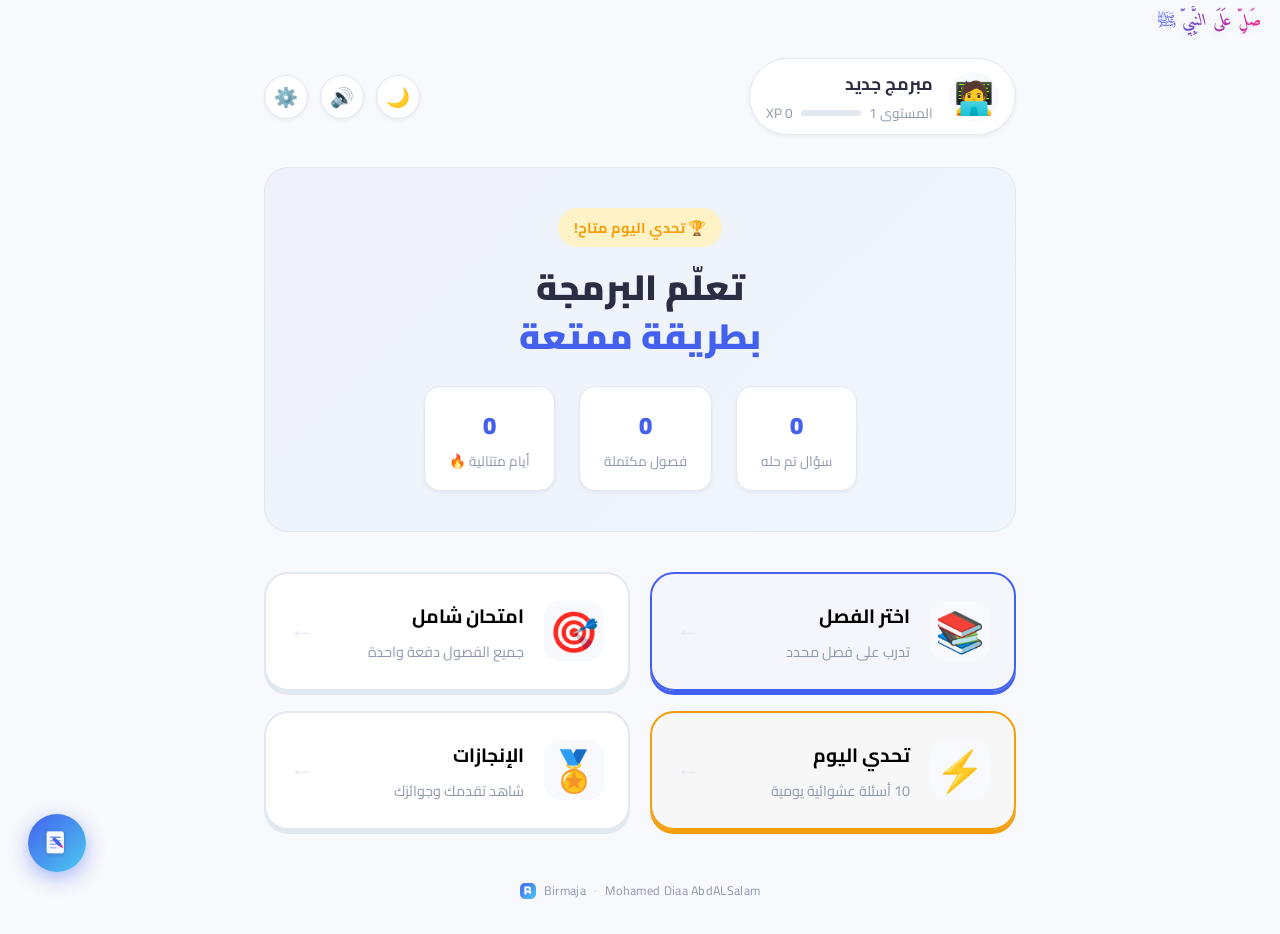
==== Birmaja/index.html @ 174cb472 "Add files via upload" ====
<!DOCTYPE html>
<html lang="ar" dir="rtl">
<head>
  <meta charset="UTF-8" />
  <meta name="viewport" content="width=device-width, initial-scale=1.0, maximum-scale=1.0, user-scalable=no"/>
  <title>Birmaja · Mohamed Diaa</title>

  <!-- Favicon SVG — professional B letter -->
  <link rel="icon" href="data:image/svg+xml,<svg xmlns='http://www.w3.org/2000/svg' viewBox='0 0 100 100'><defs><linearGradient id='g' x1='0' y1='0' x2='1' y2='1'><stop offset='0%25' stop-color='%234361ee'/><stop offset='100%25' stop-color='%234cc9f0'/></linearGradient></defs><rect width='100' height='100' rx='22' fill='url(%23g)'/><path d='M28 22h26c7 0 12 2.5 15 6.5 2 2.8 2.5 5.5 2 8.5-0.8 4.5-3.5 7.5-7.5 9 5 1.5 8.5 5 9.5 10.5 0.5 3-0.2 6.5-2 9C68 70 62 74 54 74H28V22z M40 32v14h12c3 0 5-0.8 6.5-2.5 1.5-1.8 1.5-4.5 0-6.5C57 35 55 32 52 32H40z M40 56v14h14c3.5 0 6-1.2 7.5-3.5 1.2-1.8 1.2-4.5 0-6.5C60 58 57.5 56 54 56H40z' fill='white'/></svg>">

  <!-- Fonts -->
  <link rel="preconnect" href="https://fonts.googleapis.com">
  <link href="https://fonts.googleapis.com/css2?family=Cairo:wght@400;600;700;900&family=Fira+Code:wght@400;600&family=Amiri:ital,wght@0,400;0,700;1,400&display=swap" rel="stylesheet">
  <link rel="stylesheet" href="style.css" />
</head>
<body>

<!-- ===== SALAH BAR ===== -->
<div class="salah-bar">
  <span class="salah-text">صَلِّ عَلَى النَّبِيِّ ﷺ</span>
</div>

<!-- ===== LOADING SCREEN ===== -->
<div id="loading-screen" class="screen active">
  <div class="loader-content">
    <div class="logo-ring">
      <svg class="logo-svg" viewBox="0 0 80 80" xmlns="http://www.w3.org/2000/svg">
        <defs>
          <linearGradient id="logoGrad" x1="0%" y1="0%" x2="100%" y2="100%">
            <stop offset="0%" stop-color="#4361ee"/>
            <stop offset="100%" stop-color="#4cc9f0"/>
          </linearGradient>
        </defs>
        <rect width="80" height="80" rx="20" fill="url(#logoGrad)"/>
        <!-- حرف B مرسوم بـ path احترافي -->
        <path d="M22 17h20c5.5 0 9.5 1.8 11.5 5 1.5 2.2 2 4.5 1.5 7-0.6 3.5-2.8 6-6 7.5 4 1.2 7 4 7.5 8.5 0.4 2.5-0.2 5.2-1.8 7.2C52.5 55.5 48 58 42 58H22V17z M32 26v11h9c2.5 0 4-0.7 5-2.2 1-1.5 1-3.5 0-5C45 27.8 43.5 26 41 26H32z M32 45v13h10c3 0 5-1 6-2.8 1-1.5 1-3.8 0-5.3-1-2-3-2.9-6-2.9H32z" fill="white"/>
      </svg>
    </div>
    <h1 class="logo-title">Bir<span class="logo-accent">maja</span></h1>
    <p class="logo-sub">Learn Code · Mohamed Diaa AbdALSalam</p>
    <div class="load-bar"><div class="load-fill" id="load-fill"></div></div>
  </div>
</div>

<!-- ===== HOME SCREEN ===== -->
<div id="home-screen" class="screen">
  <div class="top-bar">
    <div class="player-info">
      <div class="avatar" id="home-avatar">🧑‍💻</div>
      <div>
        <div class="player-name" id="home-name">مبرمج جديد</div>
        <div class="xp-mini">
          <span id="home-level">المستوى 1</span>
          <div class="xp-bar-mini"><div class="xp-fill-mini" id="home-xp-fill"></div></div>
          <span id="home-xp-text">0 XP</span>
        </div>
      </div>
    </div>
    <div class="top-controls">
      <button class="icon-btn" id="dark-toggle" title="الوضع الليلي">🌙</button>
      <button class="icon-btn" id="sound-toggle" title="الصوت">🔊</button>
      <button class="icon-btn" id="settings-btn" title="الإعدادات">⚙️</button>
    </div>
  </div>

  <div class="hero-section">
    <div class="hero-badge">🏆 تحدي اليوم متاح!</div>
    <h1 class="hero-title">تعلّم البرمجة<br/><span class="accent">بطريقة ممتعة</span></h1>
    <div class="hero-stats">
      <div class="stat-card"><span class="stat-num" id="stat-questions">0</span><span class="stat-label">سؤال تم حله</span></div>
      <div class="stat-card"><span class="stat-num" id="stat-chapters">0</span><span class="stat-label">فصول مكتملة</span></div>
      <div class="stat-card"><span class="stat-num" id="stat-streak">0</span><span class="stat-label">أيام متتالية 🔥</span></div>
    </div>
  </div>

  <div class="menu-grid">
    <button class="menu-card primary" id="btn-chapters">
      <div class="menu-icon">📚</div>
      <div class="menu-text">
        <div class="menu-title">اختر الفصل</div>
        <div class="menu-desc">تدرب على فصل محدد</div>
      </div>
      <div class="menu-arrow">←</div>
    </button>
    <button class="menu-card" id="btn-full-exam">
      <div class="menu-icon">🎯</div>
      <div class="menu-text">
        <div class="menu-title">امتحان شامل</div>
        <div class="menu-desc">جميع الفصول دفعة واحدة</div>
      </div>
      <div class="menu-arrow">←</div>
    </button>
    <button class="menu-card daily" id="btn-daily">
      <div class="menu-icon">⚡</div>
      <div class="menu-text">
        <div class="menu-title">تحدي اليوم</div>
        <div class="menu-desc">10 أسئلة عشوائية يومية</div>
      </div>
      <div class="menu-arrow">←</div>
    </button>
    <button class="menu-card" id="btn-achievements">
      <div class="menu-icon">🏅</div>
      <div class="menu-text">
        <div class="menu-title">الإنجازات</div>
        <div class="menu-desc">شاهد تقدمك وجوائزك</div>
      </div>
      <div class="menu-arrow">←</div>
    </button>
  </div>

  <div class="app-footer">
    <svg width="16" height="16" viewBox="0 0 80 80" xmlns="http://www.w3.org/2000/svg" style="border-radius:5px;display:inline-block;vertical-align:middle">
      <defs><linearGradient id="ftGrad" x1="0" y1="0" x2="1" y2="1"><stop offset="0" stop-color="#4361ee"/><stop offset="1" stop-color="#4cc9f0"/></linearGradient></defs>
      <rect width="80" height="80" rx="14" fill="url(#ftGrad)"/>
      <path d="M22 17h20c5.5 0 9.5 1.8 11.5 5 1.5 2.2 2 4.5 1.5 7-0.6 3.5-2.8 6-6 7.5 4 1.2 7 4 7.5 8.5 0.4 2.5-0.2 5.2-1.8 7.2C52.5 55.5 48 58 42 58H22V17z M32 26v11h9c2.5 0 4-0.7 5-2.2 1-1.5 1-3.5 0-5C45 27.8 43.5 26 41 26H32z M32 45v13h10c3 0 5-1 6-2.8 1-1.5 1-3.8 0-5.3-1-2-3-2.9-6-2.9H32z" fill="white"/>
    </svg>
    <span>Birmaja</span>
    <span class="footer-dot">·</span>
    <span>Mohamed Diaa AbdALSalam</span>
  </div>
</div>

<!-- ===== CHAPTERS SCREEN ===== -->
<div id="chapters-screen" class="screen">
  <div class="screen-header">
    <button class="back-btn" onclick="showScreen('home-screen')">← رجوع</button>
    <h2>اختر الفصل</h2>
    <div class="header-right"></div>
  </div>
  <div class="chapters-grid" id="chapters-grid"></div>
</div>

<!-- ===== GAME SCREEN ===== -->
<div id="game-screen" class="screen">
  <div class="game-top">
    <button class="back-btn" id="game-back">✕ خروج</button>
    <div class="game-meta">
      <span id="game-chapter-title">الفصل 1</span>
      <span class="q-counter" id="q-counter">1 / 10</span>
    </div>
    <div class="timer-box" id="timer-box">
      <span id="timer-icon">⏱</span>
      <span id="timer-display">30</span>
    </div>
  </div>

  <div class="progress-track">
    <div class="progress-fill" id="progress-fill"></div>
  </div>

  <div class="score-strip">
    <div class="score-item">✅ <span id="correct-count">0</span></div>
    <div class="score-item">❌ <span id="wrong-count">0</span></div>
    <div class="score-item">⭐ <span id="current-xp">0</span> XP</div>
    <div class="score-item streak-item">🔥 <span id="streak-count">0</span></div>
  </div>

  <div class="question-card" id="question-card">
    <div class="q-difficulty" id="q-difficulty">سهل</div>
    <div class="q-number" id="q-number">السؤال 1</div>
    <div class="q-text" id="q-text">نص السؤال هنا</div>
    <div class="q-code-block" id="q-code-block" style="display:none"></div>
    <div class="options-grid" id="options-grid"></div>
    <div class="essay-area" id="essay-area" style="display:none">
      <textarea id="essay-input" placeholder="اكتب إجابتك هنا..."></textarea>
      <button class="submit-btn" id="essay-submit">تحقق من الإجابة ✓</button>
    </div>
  </div>

  <div class="feedback-bar" id="feedback-bar" style="display:none">
    <div class="feedback-icon" id="fb-icon">✅</div>
    <div class="feedback-text">
      <div class="fb-title" id="fb-title">إجابة صحيحة!</div>
      <div class="fb-detail" id="fb-detail"></div>
    </div>
    <button class="next-btn" id="next-btn">التالي →</button>
  </div>
</div>

<!-- ===== RESULTS SCREEN ===== -->
<div id="results-screen" class="screen">
  <div class="results-content">
    <div class="results-trophy" id="results-trophy">🏆</div>
    <h2 class="results-title" id="results-title">أحسنت!</h2>
    <div class="stars-display" id="stars-display"></div>
    <div class="results-grid">
      <div class="res-card"><div class="res-num" id="res-correct">0</div><div class="res-label">صحيح</div></div>
      <div class="res-card"><div class="res-num" id="res-wrong">0</div><div class="res-label">خطأ</div></div>
      <div class="res-card"><div class="res-num" id="res-score">0%</div><div class="res-label">النتيجة</div></div>
      <div class="res-card"><div class="res-num" id="res-xp">+0</div><div class="res-label">XP مكتسب</div></div>
    </div>
    <div class="level-up-banner" id="level-up-banner" style="display:none">
      🎉 ارتقيت للمستوى <span id="new-level"></span>!
    </div>
    <div class="results-actions">
      <button class="action-btn primary" id="review-btn">📝 مراجعة الإجابات</button>
      <button class="action-btn" id="retry-btn">🔄 إعادة المحاولة</button>
      <button class="action-btn" id="home-btn-res">🏠 الرئيسية</button>
    </div>
  </div>
</div>

<!-- ===== REVIEW SCREEN ===== -->
<div id="review-screen" class="screen">
  <div class="screen-header">
    <button class="back-btn" id="review-back">← رجوع</button>
    <h2>مراجعة الإجابات</h2>
    <div></div>
  </div>
  <div class="review-list" id="review-list"></div>
</div>

<!-- ===== ACHIEVEMENTS SCREEN ===== -->
<div id="achievements-screen" class="screen">
  <div class="screen-header">
    <button class="back-btn" onclick="showScreen('home-screen')">← رجوع</button>
    <h2>الإنجازات</h2>
    <div></div>
  </div>
  <div class="achievements-grid" id="achievements-grid"></div>
</div>

<!-- ===== SETTINGS MODAL ===== -->
<div id="settings-modal" class="modal-overlay" style="display:none">
  <div class="modal-box">
    <div class="modal-brand">
      <svg width="48" height="48" viewBox="0 0 80 80" xmlns="http://www.w3.org/2000/svg" style="border-radius:12px;flex-shrink:0">
        <defs><linearGradient id="logoGrad2" x1="0%" y1="0%" x2="100%" y2="100%"><stop offset="0%" stop-color="#4361ee"/><stop offset="100%" stop-color="#4cc9f0"/></linearGradient></defs>
        <rect width="80" height="80" rx="20" fill="url(#logoGrad2)"/>
        <path d="M22 17h20c5.5 0 9.5 1.8 11.5 5 1.5 2.2 2 4.5 1.5 7-0.6 3.5-2.8 6-6 7.5 4 1.2 7 4 7.5 8.5 0.4 2.5-0.2 5.2-1.8 7.2C52.5 55.5 48 58 42 58H22V17z M32 26v11h9c2.5 0 4-0.7 5-2.2 1-1.5 1-3.5 0-5C45 27.8 43.5 26 41 26H32z M32 45v13h10c3 0 5-1 6-2.8 1-1.5 1-3.8 0-5.3-1-2-3-2.9-6-2.9H32z" fill="white"/>
      </svg>
      <div>
        <div class="modal-brand-name">Birmaja</div>
        <div class="modal-brand-dev">by Mohamed Diaa AbdALSalam</div>
      </div>
    </div>
    <h3>الإعدادات ⚙️</h3>
    <div class="stats-panel">
      <div class="stats-panel-title">📊 إحصائياتك</div>
      <div class="stats-panel-grid">
        <div class="sp-item"><span class="sp-num sp-correct" id="sp-correct">0</span><span class="sp-label">صحيح ✅</span></div>
        <div class="sp-item"><span class="sp-num sp-wrong" id="sp-wrong">0</span><span class="sp-label">خاطئ ❌</span></div>
        <div class="sp-item"><span class="sp-num" id="sp-chapters">0</span><span class="sp-label">فصول 📚</span></div>
        <div class="sp-item"><span class="sp-num" id="sp-streak">0</span><span class="sp-label">أيام 🔥</span></div>
      </div>
    </div>
    <div class="setting-row">
      <label>مستوى الصوت</label>
      <input type="range" id="volume-slider" min="0" max="100" value="70"/>
    </div>
    <div class="setting-row">
      <label>اسمك</label>
      <input type="text" id="player-name-input" placeholder="أدخل اسمك"/>
    </div>
    <div class="setting-row">
      <label>إعادة تعيين التقدم</label>
      <button class="danger-btn" id="reset-progress">حذف كل البيانات</button>
    </div>
    <button class="close-modal" id="close-settings">إغلاق ✕</button>
  </div>
</div>

<!-- ===== EXIT CONFIRMATION MODAL ===== -->
<div id="exit-modal" class="modal-overlay" style="display:none">
  <div class="modal-box" style="text-align:center; max-width:320px">
    <div style="font-size:2.5rem; margin-bottom:12px">🚪</div>
    <h3 style="margin-bottom:8px">هل تريد الخروج؟</h3>
    <p style="color:var(--text-muted); margin-bottom:24px; font-size:0.95rem">سيتم فقدان تقدمك في هذه الجلسة</p>
    <div style="display:flex; gap:12px; justify-content:center">
      <button class="action-btn primary" id="exit-confirm-btn" style="min-width:100px">نعم، خروج</button>
      <button class="action-btn" id="exit-cancel-btn" style="min-width:100px">لا، استمر</button>
    </div>
  </div>
</div>

<!-- ===== DAILY DONE MODAL ===== -->
<div id="daily-done-modal" class="modal-overlay" style="display:none">
  <div class="modal-box" style="text-align:center; max-width:320px">
    <div style="font-size:3rem; margin-bottom:12px">🌙</div>
    <h3 style="margin-bottom:8px">أكملت تحدي اليوم!</h3>
    <p style="color:var(--text-muted); margin-bottom:24px; font-size:0.95rem">أحسنت! عد غداً لتحدٍّ جديد.</p>
    <button class="action-btn primary" id="daily-done-ok" style="min-width:120px">حسناً 👍</button>
  </div>
</div>

<!-- ===== CUSTOM ALERT MODAL ===== -->
<div id="custom-alert-modal" class="modal-overlay" style="display:none">
  <div class="modal-box" style="text-align:center; max-width:320px">
    <div class="custom-alert-icon" id="custom-alert-icon" style="font-size:2.5rem; margin-bottom:12px">ℹ️</div>
    <h3 id="custom-alert-title" style="margin-bottom:8px"></h3>
    <p id="custom-alert-msg" style="color:var(--text-muted); margin-bottom:24px; font-size:0.95rem"></p>
    <button class="action-btn primary" id="custom-alert-ok" style="min-width:120px">حسناً</button>
  </div>
</div>

<!-- ===== RESET CONFIRM MODAL ===== -->
<div id="reset-confirm-modal" class="modal-overlay" style="display:none">
  <div class="modal-box" style="text-align:center; max-width:340px">
    <div style="font-size:2.5rem; margin-bottom:12px">⚠️</div>
    <h3 style="margin-bottom:8px">تأكيد حذف البيانات</h3>
    <p style="color:var(--text-muted); margin-bottom:24px; font-size:0.95rem">سيتم حذف كل تقدمك وXP ومستواك. هذا الإجراء لا يمكن التراجع عنه.</p>
    <div style="display:flex; gap:12px; justify-content:center">
      <button class="action-btn" style="background:var(--danger);color:white;border-color:var(--danger);min-width:100px" id="reset-confirm-yes">نعم، احذف</button>
      <button class="action-btn" id="reset-confirm-no" style="min-width:100px">إلغاء</button>
    </div>
  </div>
</div>

<!-- ===== ACHIEVEMENT POPUP ===== -->
<div id="achievement-popup" class="achievement-popup" style="display:none">
  <div class="ach-icon" id="ach-icon">🏅</div>
  <div class="ach-content">
    <div class="ach-label">إنجاز جديد!</div>
    <div class="ach-name" id="ach-name">اسم الإنجاز</div>
  </div>
</div>

<!-- ===== NOTES BUTTON ===== -->
<button id="notes-fab" class="notes-fab" title="ملاحظاتي">
  <svg viewBox="0 0 24 24" xmlns="http://www.w3.org/2000/svg" width="28" height="28">
    <!-- ورقة مخططة -->
    <rect x="3" y="2" width="15" height="19" rx="2" fill="white" opacity="0.95"/>
    <rect x="3" y="2" width="15" height="19" rx="2" fill="none" stroke="rgba(67,97,238,0.3)" stroke-width="0.5"/>
    <!-- خطوط الورقة -->
    <line x1="6.5" y1="7"  x2="14.5" y2="7"  stroke="#4361ee" stroke-width="1.3" stroke-linecap="round" opacity="0.7"/>
    <line x1="6.5" y1="10" x2="14.5" y2="10" stroke="#4361ee" stroke-width="1.3" stroke-linecap="round" opacity="0.5"/>
    <line x1="6.5" y1="13" x2="14.5" y2="13" stroke="#4361ee" stroke-width="1.3" stroke-linecap="round" opacity="0.5"/>
    <line x1="6.5" y1="16" x2="11"   y2="16" stroke="#4361ee" stroke-width="1.3" stroke-linecap="round" opacity="0.4"/>
    <!-- قلم -->
    <g transform="translate(13, 12) rotate(-45)">
      <rect x="-1.5" y="-6" width="3" height="9" rx="1" fill="#4361ee"/>
      <polygon points="-1.5,3 1.5,3 0,6" fill="#f72585"/>
    </g>
  </svg>
</button>

<!-- ===== NOTES MODAL ===== -->
<div id="notes-modal" class="modal-overlay" style="display:none">
  <div class="modal-box notes-modal-box">
    <div class="notes-header">
      <div class="notes-title-row">
        <svg viewBox="0 0 24 24" width="22" height="22" style="flex-shrink:0">
          <rect x="3" y="2" width="15" height="19" rx="2" fill="url(#nGrad)"/>
          <defs><linearGradient id="nGrad" x1="0" y1="0" x2="1" y2="1"><stop offset="0%" stop-color="#4361ee"/><stop offset="100%" stop-color="#4cc9f0"/></linearGradient></defs>
          <line x1="6.5" y1="7"  x2="14.5" y2="7"  stroke="white" stroke-width="1.5" stroke-linecap="round" opacity="0.8"/>
          <line x1="6.5" y1="10" x2="14.5" y2="10" stroke="white" stroke-width="1.5" stroke-linecap="round" opacity="0.6"/>
          <line x1="6.5" y1="13" x2="14.5" y2="13" stroke="white" stroke-width="1.5" stroke-linecap="round" opacity="0.6"/>
          <line x1="6.5" y1="16" x2="11"   y2="16" stroke="white" stroke-width="1.5" stroke-linecap="round" opacity="0.4"/>
        </svg>
        <h3 style="margin:0; font-size:1.1rem;">ملاحظاتي 📝</h3>
      </div>
      <button class="notes-close-btn" id="notes-close">✕</button>
    </div>

    <div class="notes-list" id="notes-list"></div>

    <div class="notes-compose">
      <textarea id="notes-input" placeholder="اكتب ملاحظة جديدة..." rows="3"></textarea>
      <button class="notes-add-btn" id="notes-add">إضافة ✚</button>
    </div>
  </div>
</div>

<canvas id="confetti-canvas"></canvas>

<script src="Questions.JS"></script>
<script src="app.js"></script>
</body>
</html>
---- Birmaja/style.css ----
/* =============================================
   كود ماستر - MODERN GLOBAL DESIGN (style.css)
   ============================================= */

/* --- المتغيرات (الألوان والتصميم) --- */
:root {
  /* الوضع النهاري (Light Mode) */
  --bg-color: #f8f9fc;
  --surface: #ffffff;
  --primary: #4361ee;
  --primary-hover: #3a0ca3;
  --secondary: #4cc9f0;
  --accent: #f72585;
  --text-main: #2b2d42;
  --text-muted: #8d99ae;
  --border-color: #e2e8f0;
  
  /* ألوان التقييم والنتائج */
  --success: #10b981;
  --success-bg: #d1fae5;
  --danger: #ef4444;
  --danger-bg: #fee2e2;
  --warning: #f59e0b;
  --warning-bg: #fef3c7;

  /* خصائص التصميم (شيك وعصري) */
  --radius-sm: 8px;
  --radius-md: 16px;
  --radius-lg: 24px;
  --radius-pill: 50px;
  --shadow-sm: 0 2px 4px rgba(0, 0, 0, 0.05);
  --shadow-md: 0 8px 16px rgba(43, 45, 66, 0.08);
  --shadow-hover: 0 12px 24px rgba(67, 97, 238, 0.15);
  --transition: all 0.3s ease;
}

/* الوضع الليلي (Dark Mode) - هادئ ومريح للعين بعيداً عن السايبر */
body.dark-mode {
  --bg-color: #0f172a;
  --surface: #1e293b;
  --primary: #3b82f6;
  --primary-hover: #60a5fa;
  --text-main: #f8fafc;
  --text-muted: #94a3b8;
  --border-color: #334155;
  --shadow-md: 0 8px 16px rgba(0, 0, 0, 0.2);
}

/* --- الإعدادات الأساسية --- */
* {
  box-sizing: border-box;
  margin: 0;
  padding: 0;
  -webkit-tap-highlight-color: transparent;
}

body {
  font-family: 'Cairo', sans-serif;
  background-color: var(--bg-color);
  color: var(--text-main);
  direction: rtl;
  min-height: 100vh;
  overflow-x: hidden;
  transition: background-color var(--transition), color var(--transition);
}

/* الأكواد البرمجية داخل اللعبة */
.q-code-block, code, pre {
  font-family: 'Fira Code', monospace;
  direction: ltr;
  text-align: left;
}

/* --- التحكم في الشاشات --- */
.screen {
  display: none;
  max-width: 800px;
  margin: 0 auto;
  padding: 24px;
  min-height: 100vh;
  animation: fadeIn 0.4s ease;
}

.screen.active {
  display: flex;
  flex-direction: column;
}

@keyframes fadeIn {
  from { opacity: 0; transform: translateY(10px); }
  to { opacity: 1; transform: translateY(0); }
}

/* --- الأزرار العامة --- */
button {
  font-family: inherit;
  cursor: pointer;
  border: none;
  outline: none;
  transition: var(--transition);
}

.icon-btn {
  background: var(--surface);
  border: 1px solid var(--border-color);
  color: var(--text-main);
  width: 44px;
  height: 44px;
  border-radius: 50%;
  font-size: 1.2rem;
  display: flex;
  align-items: center;
  justify-content: center;
  box-shadow: var(--shadow-sm);
}

.icon-btn:hover {
  background: var(--bg-color);
  transform: translateY(-2px);
}

.back-btn {
  background: transparent;
  color: var(--text-muted);
  font-size: 1rem;
  font-weight: 600;
  padding: 8px 16px;
  border-radius: var(--radius-pill);
}

.back-btn:hover {
  background: var(--border-color);
  color: var(--text-main);
}

.action-btn, .submit-btn, .next-btn {
  padding: 14px 24px;
  border-radius: var(--radius-md);
  font-size: 1.1rem;
  font-weight: 700;
  background: var(--surface);
  color: var(--text-main);
  border: 2px solid var(--border-color);
  box-shadow: 0 4px 0 var(--border-color); /* زر قابل للضغط (Push effect) */
}

.action-btn:active, .submit-btn:active, .next-btn:active {
  transform: translateY(4px);
  box-shadow: 0 0 0 var(--border-color);
}

.action-btn.primary, .submit-btn, .next-btn {
  background: var(--primary);
  color: white;
  border-color: var(--primary-hover);
  box-shadow: 0 4px 0 var(--primary-hover);
}

.danger-btn {
  background: var(--danger-bg);
  color: var(--danger);
  padding: 12px 20px;
  border-radius: var(--radius-md);
  font-weight: bold;
}

/* --- 1. شاشة التحميل (Loading Screen) --- */
#loading-screen {
  align-items: center;
  justify-content: center;
  background: var(--surface);
}

.loader-content {
  text-align: center;
  display: flex;
  flex-direction: column;
  align-items: center;
  gap: 16px;
}

.logo-ring {
  width: 100px;
  height: 100px;
  background: linear-gradient(135deg, var(--primary), var(--secondary));
  border-radius: 30%;
  display: flex;
  align-items: center;
  justify-content: center;
  font-size: 3rem;
  animation: float 3s ease-in-out infinite;
  box-shadow: var(--shadow-hover);
}

/* إخفاء الحلقات القديمة */
.ring { display: none; }

.logo-title {
  font-size: 2.5rem;
  font-weight: 900;
  color: var(--text-main);
}

.logo-sub {
  color: var(--text-muted);
  font-size: 1.1rem;
}

.load-bar {
  width: 200px;
  height: 8px;
  background: var(--border-color);
  border-radius: var(--radius-pill);
  overflow: hidden;
  margin-top: 20px;
}

.load-fill {
  height: 100%;
  width: 0%;
  background: var(--primary);
  border-radius: var(--radius-pill);
  transition: width 0.3s ease;
}

@keyframes float {
  0%, 100% { transform: translateY(0); }
  50% { transform: translateY(-10px); }
}

/* --- 2. الشاشة الرئيسية (Home Screen) --- */
.top-bar {
  display: flex;
  justify-content: space-between;
  align-items: center;
  margin-bottom: 32px;
}

.player-info {
  display: flex;
  align-items: center;
  gap: 16px;
  background: var(--surface);
  padding: 8px 16px;
  border-radius: var(--radius-pill);
  box-shadow: var(--shadow-sm);
  border: 1px solid var(--border-color);
}

.avatar {
  font-size: 2rem;
  background: var(--bg-color);
  width: 50px;
  height: 50px;
  display: flex;
  align-items: center;
  justify-content: center;
  border-radius: 50%;
}

.player-name {
  font-weight: 700;
  font-size: 1.1rem;
}

.xp-mini {
  display: flex;
  align-items: center;
  gap: 8px;
  font-size: 0.85rem;
  color: var(--text-muted);
}

.xp-bar-mini {
  width: 60px;
  height: 6px;
  background: var(--border-color);
  border-radius: var(--radius-pill);
  overflow: hidden;
}

.xp-fill-mini {
  height: 100%;
  background: var(--warning);
}

.top-controls {
  display: flex;
  gap: 12px;
}

.hero-section {
  text-align: center;
  margin-bottom: 40px;
  padding: 40px 20px;
  background: linear-gradient(135deg, rgba(67, 97, 238, 0.05), rgba(76, 201, 240, 0.05));
  border-radius: var(--radius-lg);
  border: 1px solid var(--border-color);
  position: relative;
}

.hero-badge {
  background: var(--warning-bg);
  color: var(--warning);
  padding: 6px 16px;
  border-radius: var(--radius-pill);
  font-weight: 700;
  font-size: 0.9rem;
  display: inline-block;
  margin-bottom: 16px;
}

.hero-title {
  font-size: 2.2rem;
  font-weight: 900;
  line-height: 1.4;
  margin-bottom: 24px;
}

.hero-title .accent {
  color: var(--primary);
}

.hero-stats {
  display: flex;
  justify-content: center;
  gap: 24px;
}

.stat-card {
  background: var(--surface);
  padding: 16px 24px;
  border-radius: var(--radius-md);
  box-shadow: var(--shadow-sm);
  display: flex;
  flex-direction: column;
  border: 1px solid var(--border-color);
  min-width: 100px;
}

.stat-num {
  font-size: 1.5rem;
  font-weight: 900;
  color: var(--primary);
}

.stat-label {
  font-size: 0.85rem;
  color: var(--text-muted);
}

.menu-grid {
  display: grid;
  grid-template-columns: repeat(auto-fit, minmax(280px, 1fr));
  gap: 20px;
}

.menu-card {
  background: var(--surface);
  border: 2px solid var(--border-color);
  border-radius: var(--radius-lg);
  padding: 24px;
  display: flex;
  align-items: center;
  gap: 20px;
  text-align: right;
  transition: var(--transition);
  box-shadow: 0 4px 0 var(--border-color);
}

.menu-card:hover {
  transform: translateY(-4px);
  box-shadow: 0 8px 0 var(--border-color);
  border-color: var(--text-muted);
}

.menu-card:active {
  transform: translateY(0);
  box-shadow: 0 0 0 var(--border-color);
}

.menu-card.primary {
  border-color: var(--primary);
  background: rgba(67, 97, 238, 0.02);
  box-shadow: 0 4px 0 var(--primary);
}

.menu-card.daily {
  border-color: var(--warning);
  background: rgba(245, 158, 11, 0.02);
  box-shadow: 0 4px 0 var(--warning);
}

.menu-icon {
  font-size: 2.5rem;
  background: var(--bg-color);
  width: 60px;
  height: 60px;
  display: flex;
  align-items: center;
  justify-content: center;
  border-radius: var(--radius-md);
}

.menu-text {
  flex: 1;
}

.menu-title {
  font-size: 1.2rem;
  font-weight: 700;
  margin-bottom: 4px;
}

.menu-desc {
  font-size: 0.9rem;
  color: var(--text-muted);
}

.menu-arrow {
  font-size: 1.5rem;
  color: var(--border-color);
  transition: transform 0.3s ease;
}

.menu-card:hover .menu-arrow {
  transform: translateX(-8px);
  color: var(--text-main);
}

/* --- 3. الفصول والإنجازات (Grids) --- */
.screen-header {
  display: flex;
  justify-content: space-between;
  align-items: center;
  margin-bottom: 32px;
}

.screen-header h2 {
  font-weight: 800;
}

.chapters-grid, .achievements-grid {
  display: grid;
  grid-template-columns: repeat(auto-fit, minmax(150px, 1fr));
  gap: 16px;
}

.chapter-btn {
  background: var(--surface);
  border: 2px solid var(--border-color);
  border-radius: var(--radius-md);
  padding: 20px;
  text-align: center;
  transition: var(--transition);
  box-shadow: 0 4px 0 var(--border-color);
}
.chapter-btn:hover { transform: translateY(-4px); box-shadow: 0 8px 0 var(--border-color); }
.chapter-btn:active { transform: translateY(0); box-shadow: 0 0 0; }

/* --- 4. شاشة اللعب (Game Screen) --- */
.game-top {
  display: flex;
  justify-content: space-between;
  align-items: center;
  margin-bottom: 24px;
}

.game-meta {
  text-align: center;
  font-weight: 700;
  color: var(--text-muted);
}

.timer-box {
  display: flex;
  align-items: center;
  gap: 8px;
  background: var(--danger-bg);
  color: var(--danger);
  padding: 8px 16px;
  border-radius: var(--radius-pill);
  font-weight: bold;
}

.progress-track {
  width: 100%;
  height: 12px;
  background: var(--border-color);
  border-radius: var(--radius-pill);
  margin-bottom: 16px;
  overflow: hidden;
  position: relative;
}

.progress-fill {
  height: 100%;
  background: var(--success);
  width: 0%;
  transition: width 0.4s ease;
  border-radius: var(--radius-pill);
}

.score-strip {
  display: flex;
  justify-content: center;
  gap: 16px;
  margin-bottom: 32px;
  flex-wrap: wrap;
}

.score-item {
  background: var(--surface);
  border: 1px solid var(--border-color);
  padding: 8px 16px;
  border-radius: var(--radius-pill);
  font-weight: 700;
  font-size: 0.9rem;
  display: flex;
  align-items: center;
  gap: 6px;
  box-shadow: var(--shadow-sm);
}

.question-card {
  background: var(--surface);
  border: 1px solid var(--border-color);
  border-radius: var(--radius-lg);
  padding: 32px;
  box-shadow: var(--shadow-md);
  margin-bottom: 24px;
  text-align: center;
}

.q-difficulty {
  display: inline-block;
  padding: 4px 12px;
  border-radius: var(--radius-pill);
  font-size: 0.8rem;
  font-weight: bold;
  background: var(--bg-color);
  color: var(--text-muted);
  margin-bottom: 16px;
}

.q-number {
  font-weight: 800;
  color: var(--primary);
  margin-bottom: 12px;
}

.q-text {
  font-size: 1.4rem;
  font-weight: 700;
  margin-bottom: 24px;
  line-height: 1.5;
}

.q-code-block {
  background: var(--bg-color);
  padding: 16px;
  border-radius: var(--radius-md);
  margin-bottom: 24px;
  border: 1px solid var(--border-color);
  color: var(--text-main);
}

/* خيارات الإجابة (MCQ) */
.options-grid {
  display: grid;
  grid-template-columns: 1fr;
  gap: 12px;
}

.option-btn {
  background: var(--surface);
  border: 2px solid var(--border-color);
  padding: 16px 20px;
  border-radius: var(--radius-md);
  font-size: 1.1rem;
  font-weight: 600;
  text-align: right;
  transition: var(--transition);
  box-shadow: 0 4px 0 var(--border-color);
}

.option-btn:hover {
  background: var(--bg-color);
  transform: translateY(-2px);
  box-shadow: 0 6px 0 var(--border-color);
}

.option-btn:active {
  transform: translateY(4px);
  box-shadow: 0 0 0 var(--border-color);
}

/* حالات الإجابة */
.option-btn.correct {
  background: var(--success-bg) !important;
  border-color: var(--success) !important;
  color: var(--success) !important;
  box-shadow: 0 4px 0 var(--success) !important;
}

.option-btn.wrong {
  background: var(--danger-bg) !important;
  border-color: var(--danger) !important;
  color: var(--danger) !important;
  box-shadow: 0 4px 0 var(--danger) !important;
}

/* الكتابة (Essay) */
.essay-area textarea {
  width: 100%;
  height: 120px;
  padding: 16px;
  border-radius: var(--radius-md);
  border: 2px solid var(--border-color);
  background: var(--bg-color);
  color: var(--text-main);
  font-family: inherit;
  font-size: 1rem;
  resize: vertical;
  margin-bottom: 16px;
  outline: none;
  transition: var(--transition);
}

.essay-area textarea:focus {
  border-color: var(--primary);
  background: var(--surface);
}

/* شريط التقييم السفلي (Feedback Bar) */
.feedback-bar {
  position: fixed;
  bottom: 0;
  left: 0;
  right: 0;
  padding: 24px;
  display: flex;
  align-items: center;
  justify-content: space-between;
  border-top-left-radius: var(--radius-lg);
  border-top-right-radius: var(--radius-lg);
  animation: slideUp 0.3s ease forwards;
  z-index: 100;
}

.feedback-bar.success { background: var(--success-bg); color: #065f46; }
.feedback-bar.error { background: var(--danger-bg); color: #991b1b; }

.feedback-icon { font-size: 2.5rem; }

.feedback-text {
  flex: 1;
  margin: 0 20px;
}

.fb-title {
  font-size: 1.4rem;
  font-weight: 900;
  margin-bottom: 4px;
}

.fb-detail { font-size: 1rem; font-weight: 600; }

@keyframes slideUp {
  from { transform: translateY(100%); }
  to { transform: translateY(0); }
}

/* --- 5. شاشة النتائج (Results) --- */
.results-content {
  background: var(--surface);
  border-radius: var(--radius-lg);
  padding: 40px;
  text-align: center;
  box-shadow: var(--shadow-md);
  border: 1px solid var(--border-color);
  max-width: 500px;
  margin: 0 auto;
}

.results-trophy {
  font-size: 5rem;
  margin-bottom: 16px;
  animation: float 3s infinite ease-in-out;
}

.results-title {
  font-size: 2rem;
  font-weight: 900;
  margin-bottom: 24px;
}

.stars-display {
  font-size: 2.5rem;
  margin-bottom: 32px;
  letter-spacing: 8px;
}

.results-grid {
  display: grid;
  grid-template-columns: 1fr 1fr;
  gap: 16px;
  margin-bottom: 32px;
}

.res-card {
  background: var(--bg-color);
  padding: 16px;
  border-radius: var(--radius-md);
  border: 1px solid var(--border-color);
}

.res-num {
  font-size: 1.8rem;
  font-weight: 900;
  color: var(--primary);
}

.level-up-banner {
  background: linear-gradient(135deg, var(--warning), #fbbf24);
  color: white;
  padding: 16px;
  border-radius: var(--radius-md);
  font-weight: bold;
  font-size: 1.2rem;
  margin-bottom: 24px;
  box-shadow: 0 4px 12px rgba(245, 158, 11, 0.3);
}

.results-actions {
  display: flex;
  flex-direction: column;
  gap: 12px;
}

/* --- 6. المراجعة (Review Screen) --- */
.review-list {
  display: flex;
  flex-direction: column;
  gap: 16px;
}

.review-item {
  background: var(--surface);
  border: 1px solid var(--border-color);
  padding: 20px;
  border-radius: var(--radius-md);
}

/* --- 7. الإعدادات (Settings Modal) --- */
.modal-overlay {
  position: fixed;
  top: 0; left: 0; right: 0; bottom: 0;
  background: rgba(15, 23, 42, 0.6);
  backdrop-filter: blur(4px);
  display: flex;
  align-items: center;
  justify-content: center;
  z-index: 1000;
}

.modal-box {
  background: var(--surface);
  padding: 32px;
  border-radius: var(--radius-lg);
  width: 90%;
  max-width: 400px;
  box-shadow: var(--shadow-md);
  border: 1px solid var(--border-color);
}

.modal-box h3 { margin-bottom: 24px; font-weight: 800; text-align: center; }

.setting-row { margin-bottom: 24px; }
.setting-row label {
  display: block;
  margin-bottom: 8px;
  font-weight: 600;
}

input[type="text"] {
  width: 100%;
  padding: 12px 16px;
  border: 2px solid var(--border-color);
  border-radius: var(--radius-md);
  font-family: inherit;
  background: var(--bg-color);
  color: var(--text-main);
  outline: none;
}
input[type="text"]:focus { border-color: var(--primary); }

input[type="range"] { width: 100%; accent-color: var(--primary); }

.close-modal {
  width: 100%;
  padding: 14px;
  background: var(--bg-color);
  border-radius: var(--radius-md);
  font-weight: bold;
  color: var(--text-main);
  margin-top: 16px;
}
.close-modal:hover { background: var(--border-color); }

/* --- 8. الإنجازات (Achievement Popup) --- */
.achievement-popup {
  position: fixed;
  top: 24px;
  left: 50%;
  transform: translateX(-50%);
  background: var(--surface);
  border: 2px solid var(--warning);
  padding: 12px 24px;
  border-radius: var(--radius-pill);
  display: flex;
  align-items: center;
  gap: 12px;
  box-shadow: 0 8px 24px rgba(245, 158, 11, 0.2);
  z-index: 2000;
  animation: slideDown 0.5s cubic-bezier(0.175, 0.885, 0.32, 1.275);
}

@keyframes slideDown {
  from { top: -100px; opacity: 0; }
  to { top: 24px; opacity: 1; }
}

.ach-icon { font-size: 2rem; }
.ach-label { font-size: 0.8rem; color: var(--text-muted); font-weight: bold; }
.ach-name { font-weight: 800; color: var(--text-main); }

/* --- تأثيرات احتفالية (Confetti) --- */
#confetti-canvas {
  position: fixed;
  top: 0; left: 0;
  width: 100%; height: 100%;
  pointer-events: none;
  z-index: 9999;
}

/* شاشات صغيرة */
@media (max-width: 600px) {
  .hero-title { font-size: 1.8rem; }
  .stat-card { padding: 12px; min-width: 80px; }
  .stat-num { font-size: 1.2rem; }
  .menu-grid { grid-template-columns: 1fr; }
  .q-text { font-size: 1.2rem; }
  .feedback-bar { flex-direction: column; text-align: center; gap: 16px; }
  .feedback-text { margin: 0; }
  .results-grid { grid-template-columns: 1fr; }
}
.screen {
    display: none; /* الوضع الطبيعي: الشاشات مخفية */
}
.screen.active {
    display: block; /* فقط الشاشة التي نضع لها كلمة active تظهر */
}
/* =============================================
   PATCH — أضف هذا في آخر style.css
   ============================================= */

/* إصلاح تعارض قواعد .screen */
.screen {
  display: none !important;
}
.screen.active {
  display: flex !important;
  flex-direction: column;
}
/* الشاشات التي تحتاج scroll */
#chapters-screen.active,
#achievements-screen.active,
#review-screen.active {
  display: flex !important;
  flex-direction: column;
}

/* بطاقات الفصول */
.chapters-grid {
  display: grid;
  grid-template-columns: repeat(auto-fill, minmax(200px, 1fr));
  gap: 16px;
  padding: 8px 0;
}

.chapter-card {
  background: var(--surface);
  border: 1px solid var(--border-color);
  border-radius: var(--radius-md);
  padding: 24px 16px;
  text-align: center;
  cursor: pointer;
  transition: var(--transition);
  box-shadow: var(--shadow-sm);
}
.chapter-card:hover {
  transform: translateY(-4px);
  box-shadow: var(--shadow-hover);
}
.chapter-card.done {
  background: var(--success-bg);
}
.ch-icon { font-size: 2.2rem; margin-bottom: 8px; }
.ch-title { font-weight: 800; font-size: 1rem; margin-bottom: 4px; color: var(--text-main); }
.ch-count { font-size: 0.85rem; color: var(--text-muted); }
.ch-badge {
  margin-top: 6px;
  display: inline-block;
  background: var(--warning-bg);
  color: var(--warning);
  font-size: 0.75rem;
  font-weight: 700;
  padding: 2px 10px;
  border-radius: var(--radius-pill);
}

/* header للشاشات */
.screen-header {
  display: flex;
  align-items: center;
  justify-content: space-between;
  margin-bottom: 24px;
  padding-bottom: 16px;
  border-bottom: 2px solid var(--border-color);
}
.screen-header h2 { font-weight: 800; }

/* achievements grid */
.achievements-grid {
  display: grid;
  grid-template-columns: repeat(auto-fill, minmax(180px, 1fr));
  gap: 16px;
}

/* خيار الحرف (أ ب ج د) */
.opt-letter {
  font-weight: 900;
  color: var(--primary);
  margin-left: 8px;
  min-width: 20px;
  display: inline-block;
}

/* Game top bar */
.game-top {
  display: flex;
  align-items: center;
  justify-content: space-between;
  margin-bottom: 16px;
}
.game-meta {
  display: flex;
  flex-direction: column;
  align-items: center;
  gap: 4px;
}
.game-meta span { font-weight: 700; color: var(--text-muted); font-size: 0.9rem; }
.q-counter { font-size: 0.85rem; background: var(--bg-color); padding: 2px 10px; border-radius: var(--radius-pill); }
.timer-box {
  font-size: 1.4rem;
  font-weight: 900;
  display: flex;
  align-items: center;
  gap: 6px;
  background: var(--surface);
  padding: 8px 16px;
  border-radius: var(--radius-md);
  border: 1px solid var(--border-color);
  box-shadow: var(--shadow-sm);
  transition: color 0.3s;
}

/* شريط التقدم */
.progress-track {
  height: 10px;
  background: var(--border-color);
  border-radius: var(--radius-pill);
  margin-bottom: 16px;
  overflow: hidden;
}

/* نتائج الشاشة — تمركز رأسي */
#results-screen.active {
  display: flex !important;
  align-items: center;
  justify-content: center;
}

/* streak حمراء */
.streak-item { color: #ef4444; }
/* =============================================
   UPDATES — Salah Bar, Logo, Mobile, Footer
   ============================================= */

/* شريط "صلِّ على النبي" — أعلى يمين */
.salah-bar {
  position: fixed;
  top: 0;
  left: 0;
  right: 0;
  z-index: 9000;
  display: flex;
  justify-content: flex-start; /* يمين في RTL */
  padding: 6px 18px;
  pointer-events: none;
  background: transparent;
}

.salah-text {
  font-family: 'Amiri', 'Cairo', serif;
  font-size: 1.05rem;
  font-weight: 700;
  font-style: italic;
  color: var(--primary);
  letter-spacing: 0.5px;
  text-shadow: 0 1px 8px rgba(67,97,238,0.13);
  background: linear-gradient(90deg, var(--primary), var(--accent));
  -webkit-background-clip: text;
  -webkit-text-fill-color: transparent;
  background-clip: text;
  animation: salahPulse 4s ease-in-out infinite;
}

@keyframes salahPulse {
  0%, 100% { opacity: 1; }
  50%       { opacity: 0.65; }
}

/* تعويض الشريط العلوي */
body {
  padding-top: 34px;
}

/* لوجو محسّن في شاشة التحميل */
.logo-title {
  font-size: 2.8rem;
  font-weight: 900;
  color: var(--text-main);
  letter-spacing: -1px;
}
.logo-accent {
  color: var(--primary);
}

/* Footer في الشاشة الرئيسية */
.app-footer {
  margin-top: auto;
  padding-top: 32px;
  padding-bottom: 8px;
  text-align: center;
  font-size: 0.78rem;
  color: var(--text-muted);
  letter-spacing: 0.3px;
  display: flex;
  justify-content: center;
  align-items: center;
  gap: 8px;
  direction: ltr;
}
.footer-dot { opacity: 0.4; }

/* Settings modal — brand header */
.modal-brand {
  display: flex;
  align-items: center;
  gap: 12px;
  background: linear-gradient(135deg, rgba(67,97,238,0.08), rgba(76,201,240,0.08));
  border: 1px solid var(--border-color);
  border-radius: var(--radius-md);
  padding: 14px 18px;
  margin-bottom: 20px;
}
.modal-logo {
  font-size: 2rem;
  background: linear-gradient(135deg, var(--primary), var(--secondary));
  border-radius: 10px;
  width: 48px;
  height: 48px;
  display: flex;
  align-items: center;
  justify-content: center;
  flex-shrink: 0;
}
.modal-brand-name {
  font-weight: 900;
  font-size: 1.1rem;
  color: var(--primary);
  direction: ltr;
  text-align: left;
}
.modal-brand-dev {
  font-size: 0.78rem;
  color: var(--text-muted);
  direction: ltr;
  text-align: left;
}

/* =============================================
   MOBILE RESPONSIVE — شاشات الموبايل
   ============================================= */

/* أساسيات الموبايل */
@media (max-width: 480px) {
  body { padding-top: 30px; }

  .salah-text { font-size: 0.88rem; }

  /* الشاشة بحجم مناسب */
  .screen { padding: 14px 12px; }

  /* الشريط العلوي */
  .top-bar { flex-wrap: wrap; gap: 10px; margin-bottom: 16px; }
  .player-info { padding: 6px 12px; gap: 10px; }
  .avatar { width: 40px; height: 40px; font-size: 1.5rem; }
  .player-name { font-size: 0.95rem; }
  .xp-mini { font-size: 0.75rem; gap: 5px; }
  .xp-bar-mini { width: 45px; }
  .top-controls { gap: 8px; }
  .icon-btn { width: 38px; height: 38px; font-size: 1rem; }

  /* Hero */
  .hero-section { padding: 24px 14px; margin-bottom: 20px; }
  .hero-title { font-size: 1.5rem; margin-bottom: 16px; }
  .hero-badge { font-size: 0.78rem; padding: 4px 12px; }
  .hero-stats { gap: 10px; }
  .stat-card { padding: 10px 12px; min-width: 70px; }
  .stat-num { font-size: 1.2rem; }
  .stat-label { font-size: 0.72rem; }

  /* Menu */
  .menu-grid { grid-template-columns: 1fr; gap: 12px; }
  .menu-card { padding: 16px; gap: 14px; }
  .menu-icon { font-size: 1.6rem; }
  .menu-title { font-size: 1rem; }
  .menu-desc { font-size: 0.82rem; }

  /* Game screen */
  .game-top { gap: 6px; }
  .game-meta span { font-size: 0.78rem; }
  .timer-box { font-size: 1.1rem; padding: 6px 12px; }
  .score-strip { gap: 8px; margin-bottom: 16px; }
  .score-item { padding: 6px 10px; font-size: 0.78rem; }

  /* Question card */
  .question-card { padding: 18px 14px; margin-bottom: 80px; }
  .q-text { font-size: 1.05rem; margin-bottom: 18px; }
  .q-difficulty { font-size: 0.72rem; }
  .q-number { font-size: 0.9rem; }

  /* Options */
  .option-btn { padding: 13px 14px; font-size: 0.95rem; }

  /* Feedback bar */
  .feedback-bar {
    padding: 14px 12px;
    gap: 10px;
    flex-direction: row;
    align-items: center;
  }
  .feedback-icon { font-size: 1.8rem; }
  .fb-title { font-size: 1rem; }
  .fb-detail { font-size: 0.82rem; }
  .next-btn { padding: 10px 16px; font-size: 0.95rem; white-space: nowrap; }

  /* Results */
  .results-content { padding: 24px 16px; }
  .results-trophy { font-size: 3.5rem; }
  .results-title { font-size: 1.5rem; }
  .stars-display { font-size: 1.8rem; letter-spacing: 4px; }
  .results-grid { grid-template-columns: 1fr 1fr; gap: 10px; }
  .res-num { font-size: 1.4rem; }
  .results-actions { gap: 10px; }
  .action-btn { padding: 12px 18px; font-size: 0.95rem; }

  /* Chapters */
  .chapters-grid { grid-template-columns: repeat(2, 1fr); gap: 10px; }
  .chapter-card { padding: 16px 10px; }
  .ch-icon { font-size: 1.8rem; }
  .ch-title { font-size: 0.85rem; }

  /* Settings modal */
  .modal-box { padding: 20px 16px; }
  .modal-brand { padding: 10px 14px; gap: 10px; }

  /* Review */
  .review-item { padding: 14px; }

  /* Achievements */
  .achievements-grid { grid-template-columns: repeat(2, 1fr); gap: 10px; }

  /* Screen header */
  .screen-header { margin-bottom: 16px; padding-bottom: 12px; }
  .screen-header h2 { font-size: 1.1rem; }
  .back-btn { font-size: 0.88rem; padding: 6px 10px; }

  /* Logo loading */
  .logo-title { font-size: 2.1rem; }
  .logo-ring { width: 80px; height: 80px; font-size: 2.3rem; }

  /* Essay */
  .essay-area textarea { height: 100px; font-size: 0.95rem; }
  .submit-btn { font-size: 0.95rem; padding: 12px; }

  /* Footer */
  .app-footer { font-size: 0.7rem; padding-top: 20px; }
}

/* تابلت صغير */
@media (min-width: 481px) and (max-width: 768px) {
  .screen { padding: 18px 16px; }
  .menu-grid { grid-template-columns: 1fr 1fr; gap: 14px; }
  .hero-title { font-size: 1.8rem; }
  .chapters-grid { grid-template-columns: repeat(3, 1fr); }
  .question-card { margin-bottom: 90px; }
}

/* إصلاح الـ safe area على iOS */
@supports (padding-bottom: env(safe-area-inset-bottom)) {
  .feedback-bar {
    padding-bottom: calc(16px + env(safe-area-inset-bottom));
  }
}
/* =============================================
   بِرمَجة — BIRMAJA ADDITIONS
   ============================================= */

/* لوجو SVG في شاشة التحميل */
.logo-svg {
  width: 80px;
  height: 80px;
  border-radius: 22px;
}

.logo-ring {
  background: transparent;
  border-radius: 22px;
  padding: 0;
  box-shadow: 0 8px 32px rgba(67,97,238,0.35);
}

/* اسم التطبيق */
.logo-title {
  font-size: 2.8rem;
  font-weight: 900;
  color: var(--text-main);
  letter-spacing: -1px;
}

.logo-accent {
  color: var(--primary);
}

/* shake animation لحقل المقال الفارغ */
@keyframes shakeField {
  0%,100% { transform: translateX(0); }
  20%      { transform: translateX(-8px); }
  40%      { transform: translateX(8px); }
  60%      { transform: translateX(-6px); }
  80%      { transform: translateX(6px); }
}

.shake-field {
  animation: shakeField 0.5s ease;
  border-color: var(--danger) !important;
}

/* تحسين المودالات المخصصة */
#custom-alert-modal .modal-box,
#daily-done-modal .modal-box,
#reset-confirm-modal .modal-box {
  animation: popIn 0.25s cubic-bezier(0.175,0.885,0.32,1.275);
}

@keyframes popIn {
  from { transform: scale(0.85); opacity:0; }
  to   { transform: scale(1);    opacity:1; }
}

/* تحسين footer الرئيسية مع اللوجو الصغير */
.app-footer svg {
  vertical-align: middle;
}

/* تحسين بطاقة اللعبة في الداك مود */
body.dark-mode .q-code-block {
  background: #0f172a;
  border-color: #334155;
  color: #94a3b8;
}

/* نبضة للـ essay submit عند التفعيل */
.essay-area .submit-btn:not(:disabled) {
  position: relative;
}
.essay-area .submit-btn:disabled {
  opacity: 0.6;
  cursor: not-allowed;
}

/* ===== Stats Panel in Settings ===== */
.stats-panel {
  background: var(--bg-color);
  border: 1px solid var(--border-color);
  border-radius: var(--radius-md);
  padding: 14px 16px;
  margin-bottom: 20px;
}
.stats-panel-title {
  font-size: 0.82rem;
  font-weight: 700;
  color: var(--text-muted);
  margin-bottom: 12px;
  text-transform: uppercase;
  letter-spacing: 0.5px;
}
.stats-panel-grid {
  display: grid;
  grid-template-columns: 1fr 1fr;
  gap: 10px;
}
.sp-item {
  display: flex;
  flex-direction: column;
  align-items: center;
  background: var(--surface);
  border-radius: var(--radius-sm);
  padding: 10px 8px;
  border: 1px solid var(--border-color);
}
.sp-num {
  font-size: 1.5rem;
  font-weight: 900;
  color: var(--primary);
  line-height: 1;
}
.sp-num.sp-correct { color: var(--success); }
.sp-num.sp-wrong   { color: var(--danger);  }
.sp-label {
  font-size: 0.75rem;
  color: var(--text-muted);
  margin-top: 4px;
  text-align: center;
}

/* ===== Coloured home stat numbers ===== */
.stat-num.stat-correct { color: var(--success); }
.stat-num.stat-wrong   { color: var(--danger);  }

/* ===== Logo font direction fix ===== */
.logo-title {
  direction: ltr;
  font-size: 2.8rem;
  font-weight: 900;
  letter-spacing: -1px;
  color: var(--text-main);
}

/* =============================================
   NOTES FAB & MODAL — دفتر الملاحظات
   ============================================= */

/* زر الملاحظات العائم — أسفل يسار */
.notes-fab {
  position: fixed;
  bottom: 28px;
  left: 28px;
  width: 58px;
  height: 58px;
  border-radius: 50%;
  background: linear-gradient(135deg, var(--primary), var(--secondary));
  box-shadow: 0 6px 20px rgba(67, 97, 238, 0.45);
  display: flex;
  align-items: center;
  justify-content: center;
  cursor: pointer;
  z-index: 800;
  border: none;
  transition: transform 0.25s cubic-bezier(0.175,0.885,0.32,1.4),
              box-shadow 0.25s ease;
  animation: fabBounceIn 0.5s cubic-bezier(0.175,0.885,0.32,1.4) both;
}

.notes-fab:hover {
  transform: scale(1.12) rotate(-8deg);
  box-shadow: 0 10px 28px rgba(67, 97, 238, 0.55);
}

.notes-fab:active {
  transform: scale(0.93);
}

/* تأثير الكتابة على الأيقونة */
.notes-fab svg {
  filter: drop-shadow(0 1px 2px rgba(0,0,0,0.18));
  transition: transform 0.3s ease;
}
.notes-fab:hover svg {
  transform: rotate(8deg) scale(1.08);
}

@keyframes fabBounceIn {
  from { transform: scale(0) translateY(30px); opacity: 0; }
  to   { transform: scale(1) translateY(0);    opacity: 1; }
}

/* مودال الملاحظات */
.notes-modal-box {
  max-width: 440px !important;
  padding: 0 !important;
  overflow: hidden;
  max-height: 85vh;
  display: flex;
  flex-direction: column;
}

.notes-header {
  display: flex;
  align-items: center;
  justify-content: space-between;
  padding: 18px 20px 14px;
  border-bottom: 1px solid var(--border-color);
  background: linear-gradient(135deg, rgba(67,97,238,0.06), rgba(76,201,240,0.06));
  flex-shrink: 0;
}

.notes-title-row {
  display: flex;
  align-items: center;
  gap: 10px;
}

.notes-close-btn {
  background: var(--bg-color);
  border: 1px solid var(--border-color);
  color: var(--text-muted);
  width: 32px;
  height: 32px;
  border-radius: 50%;
  font-size: 0.9rem;
  display: flex;
  align-items: center;
  justify-content: center;
  cursor: pointer;
  transition: var(--transition);
}
.notes-close-btn:hover {
  background: var(--danger-bg);
  color: var(--danger);
  border-color: var(--danger);
}

/* قائمة الملاحظات */
.notes-list {
  flex: 1;
  overflow-y: auto;
  padding: 16px 20px;
  display: flex;
  flex-direction: column;
  gap: 10px;
  min-height: 80px;
  max-height: 340px;
}

.notes-empty {
  text-align: center;
  color: var(--text-muted);
  font-size: 0.95rem;
  padding: 32px 0;
  display: flex;
  flex-direction: column;
  align-items: center;
  gap: 10px;
}

.notes-empty svg { opacity: 0.3; }

/* بطاقة الملاحظة الواحدة */
.note-item {
  background: var(--bg-color);
  border: 1px solid var(--border-color);
  border-radius: var(--radius-md);
  padding: 12px 14px;
  display: flex;
  gap: 10px;
  align-items: flex-start;
  animation: noteSlideIn 0.3s cubic-bezier(0.175,0.885,0.32,1.275);
  position: relative;
  overflow: hidden;
}

.note-item::before {
  content: '';
  position: absolute;
  right: 0; top: 0; bottom: 0;
  width: 3px;
  background: linear-gradient(to bottom, var(--primary), var(--secondary));
  border-radius: 0 var(--radius-sm) var(--radius-sm) 0;
}

@keyframes noteSlideIn {
  from { opacity: 0; transform: translateY(-10px) scale(0.97); }
  to   { opacity: 1; transform: translateY(0)     scale(1); }
}

.note-text {
  flex: 1;
  font-size: 0.95rem;
  line-height: 1.6;
  color: var(--text-main);
  word-break: break-word;
  white-space: pre-wrap;
}

.note-meta {
  font-size: 0.72rem;
  color: var(--text-muted);
  margin-top: 6px;
}

.note-delete {
  background: transparent;
  border: none;
  color: var(--text-muted);
  font-size: 1rem;
  cursor: pointer;
  padding: 2px 4px;
  border-radius: 6px;
  transition: var(--transition);
  flex-shrink: 0;
}
.note-delete:hover {
  background: var(--danger-bg);
  color: var(--danger);
}

/* منطقة الكتابة */
.notes-compose {
  border-top: 1px solid var(--border-color);
  padding: 14px 20px;
  display: flex;
  gap: 10px;
  align-items: flex-end;
  background: var(--surface);
  flex-shrink: 0;
}

#notes-input {
  flex: 1;
  padding: 10px 14px;
  border: 2px solid var(--border-color);
  border-radius: var(--radius-md);
  font-family: inherit;
  font-size: 0.95rem;
  background: var(--bg-color);
  color: var(--text-main);
  resize: none;
  outline: none;
  transition: border-color 0.2s;
  line-height: 1.5;
}

#notes-input:focus {
  border-color: var(--primary);
  background: var(--surface);
}

.notes-add-btn {
  background: linear-gradient(135deg, var(--primary), var(--secondary));
  color: white;
  border: none;
  padding: 10px 16px;
  border-radius: var(--radius-md);
  font-weight: 700;
  font-size: 0.9rem;
  white-space: nowrap;
  cursor: pointer;
  transition: var(--transition);
  box-shadow: 0 4px 12px rgba(67,97,238,0.3);
}
.notes-add-btn:hover {
  transform: translateY(-2px);
  box-shadow: 0 6px 16px rgba(67,97,238,0.4);
}
.notes-add-btn:active {
  transform: translateY(0);
}

/* موبايل */
@media (max-width: 480px) {
  .notes-fab {
    bottom: 20px;
    left: 16px;
    width: 52px;
    height: 52px;
  }
  .notes-modal-box { max-height: 92vh; }
  .notes-list { max-height: 260px; }
}
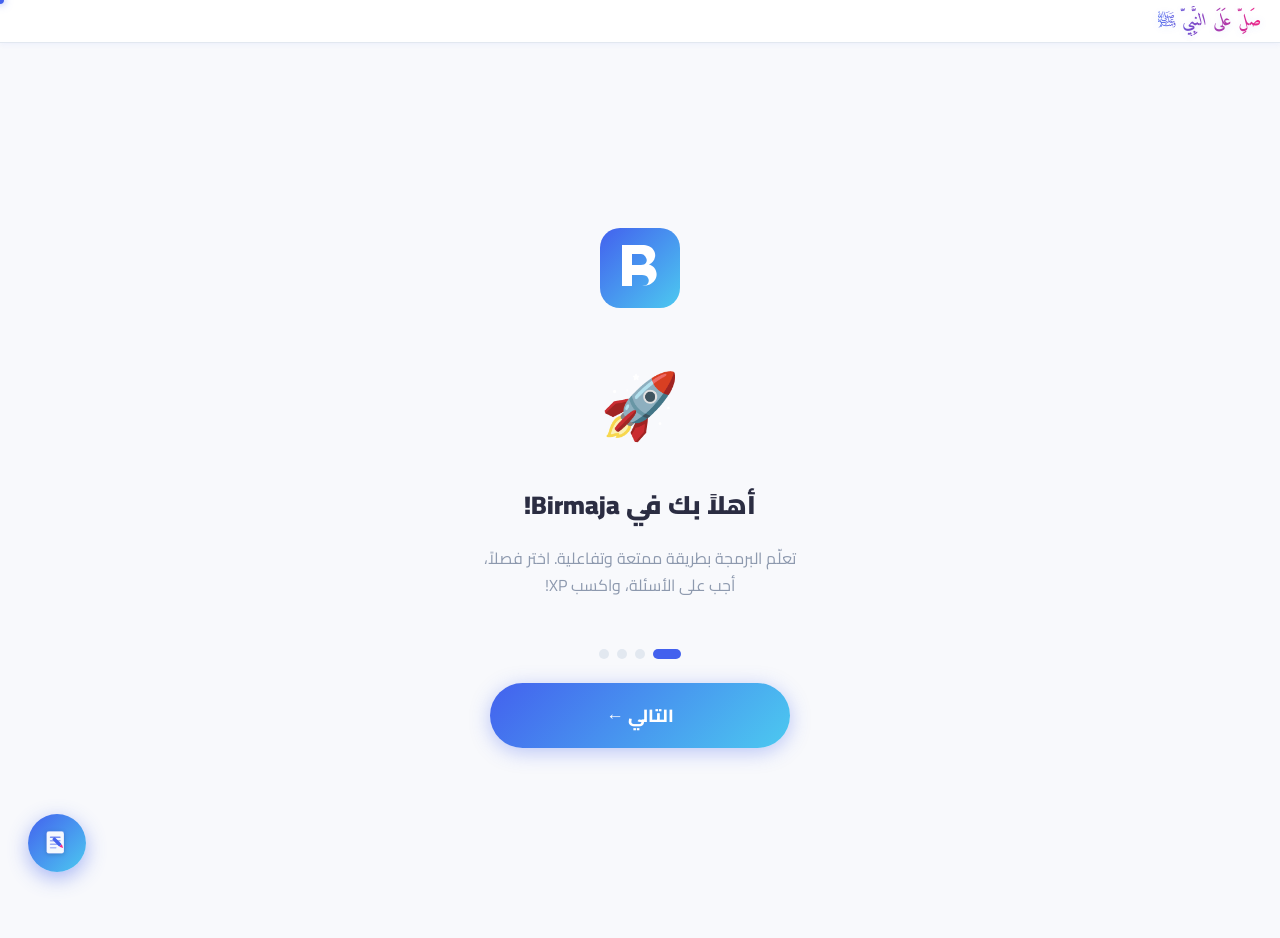
==== commit ce39ebde: "Update index.html" ====
--- a/Birmaja/index.html
+++ b/Birmaja/index.html
@@ -5,6 +5,13 @@
   <meta name="viewport" content="width=device-width, initial-scale=1.0, maximum-scale=1.0, user-scalable=no"/>
   <title>Birmaja · Mohamed Diaa</title>
 
+  <!-- PWA -->
+  <link rel="manifest" href="manifest.json">
+  <meta name="theme-color" content="#4361ee">
+  <meta name="apple-mobile-web-app-capable" content="yes">
+  <meta name="apple-mobile-web-app-status-bar-style" content="default">
+  <meta name="apple-mobile-web-app-title" content="Birmaja">
+
   <!-- Favicon SVG — professional B letter -->
   <link rel="icon" href="data:image/svg+xml,<svg xmlns='http://www.w3.org/2000/svg' viewBox='0 0 100 100'><defs><linearGradient id='g' x1='0' y1='0' x2='1' y2='1'><stop offset='0%25' stop-color='%234361ee'/><stop offset='100%25' stop-color='%234cc9f0'/></linearGradient></defs><rect width='100' height='100' rx='22' fill='url(%23g)'/><path d='M28 22h26c7 0 12 2.5 15 6.5 2 2.8 2.5 5.5 2 8.5-0.8 4.5-3.5 7.5-7.5 9 5 1.5 8.5 5 9.5 10.5 0.5 3-0.2 6.5-2 9C68 70 62 74 54 74H28V22z M40 32v14h12c3 0 5-0.8 6.5-2.5 1.5-1.8 1.5-4.5 0-6.5C57 35 55 32 52 32H40z M40 56v14h14c3.5 0 6-1.2 7.5-3.5 1.2-1.8 1.2-4.5 0-6.5C60 58 57.5 56 54 56H40z' fill='white'/></svg>">
 
@@ -19,6 +26,96 @@
 <div class="salah-bar">
   <span class="salah-text">صَلِّ عَلَى النَّبِيِّ ﷺ</span>
 </div>
+
+<!-- ===== OFFLINE BANNER ===== -->
+<div id="offline-banner" class="offline-banner" style="display:none">
+  📵 أنت غير متصل بالإنترنت — اللعبة تعمل بالكامل بدون نت!
+</div>
+
+<!-- ===== ONBOARDING SCREEN ===== -->
+<div id="onboarding-screen" class="screen">
+  <div class="onboarding-wrap">
+    <div class="onboarding-logo">
+      <svg viewBox="0 0 80 80" xmlns="http://www.w3.org/2000/svg" width="80" height="80">
+        <defs><linearGradient id="obGrad" x1="0%" y1="0%" x2="100%" y2="100%">
+          <stop offset="0%" stop-color="#4361ee"/><stop offset="100%" stop-color="#4cc9f0"/>
+        </linearGradient></defs>
+        <rect width="80" height="80" rx="20" fill="url(#obGrad)"/>
+        <path d="M22 17h20c5.5 0 9.5 1.8 11.5 5 1.5 2.2 2 4.5 1.5 7-0.6 3.5-2.8 6-6 7.5 4 1.2 7 4 7.5 8.5 0.4 2.5-0.2 5.2-1.8 7.2C52.5 55.5 48 58 42 58H22V17z M32 26v11h9c2.5 0 4-0.7 5-2.2 1-1.5 1-3.5 0-5C45 27.8 43.5 26 41 26H32z M32 45v13h10c3 0 5-1 6-2.8 1-1.5 1-3.8 0-5.3-1-2-3-2.9-6-2.9H32z" fill="white"/>
+      </svg>
+    </div>
+
+    <!-- Slides -->
+    <div class="ob-slides" id="ob-slides">
+      <!-- Slide 1: Welcome -->
+      <div class="ob-slide active" data-slide="0">
+        <div class="ob-emoji">🚀</div>
+        <h2 class="ob-title">أهلاً بك في Birmaja!</h2>
+        <p class="ob-desc">تعلّم البرمجة بطريقة ممتعة وتفاعلية. اختر فصلاً، أجب على الأسئلة، واكسب XP!</p>
+      </div>
+      <!-- Slide 2: Choose avatar -->
+      <div class="ob-slide" data-slide="1">
+        <h2 class="ob-title">اختر أفاتارك 🎭</h2>
+        <div class="avatar-grid" id="ob-avatar-grid">
+          <button class="av-btn selected" data-av="🧑‍💻">🧑‍💻</button>
+          <button class="av-btn" data-av="👩‍💻">👩‍💻</button>
+          <button class="av-btn" data-av="🦸">🦸</button>
+          <button class="av-btn" data-av="🦸‍♀️">🦸‍♀️</button>
+          <button class="av-btn" data-av="🧙">🧙</button>
+          <button class="av-btn" data-av="🧙‍♀️">🧙‍♀️</button>
+          <button class="av-btn" data-av="🤖">🤖</button>
+          <button class="av-btn" data-av="👾">👾</button>
+          <button class="av-btn" data-av="🎮">🎮</button>
+          <button class="av-btn" data-av="🦊">🦊</button>
+          <button class="av-btn" data-av="🐉">🐉</button>
+          <button class="av-btn" data-av="⚡">⚡</button>
+        </div>
+      </div>
+      <!-- Slide 3: Enter name -->
+      <div class="ob-slide" data-slide="2">
+        <div class="ob-emoji">✏️</div>
+        <h2 class="ob-title">ما اسمك؟</h2>
+        <input type="text" id="ob-name-input" class="ob-name-input" placeholder="اكتب اسمك هنا..." maxlength="20"/>
+        <p class="ob-desc" style="margin-top:12px">سيظهر اسمك في لوحة المتصدرين والإنجازات</p>
+      </div>
+      <!-- Slide 4: Ready -->
+      <div class="ob-slide" data-slide="3">
+        <div class="ob-emoji">🏆</div>
+        <h2 class="ob-title">أنت جاهز!</h2>
+        <p class="ob-desc">ابدأ رحلتك في عالم البرمجة. كل سؤال صح = 10 XP. كل سلسلة صح = مكافأة إضافية!</p>
+      </div>
+    </div>
+
+    <!-- Dots -->
+    <div class="ob-dots" id="ob-dots">
+      <span class="ob-dot active"></span>
+      <span class="ob-dot"></span>
+      <span class="ob-dot"></span>
+      <span class="ob-dot"></span>
+    </div>
+
+    <!-- Buttons -->
+    <div class="ob-actions">
+      <button class="ob-next-btn" id="ob-next-btn">التالي ←</button>
+    </div>
+  </div>
+</div>
+
+<!-- ===== TOAST CONTAINER ===== -->
+<div id="toast-container" class="toast-container"></div>
+
+<!-- ===== KEYBOARD SHORTCUTS HINT ===== -->
+<div id="kb-hints" class="kb-hints" style="display:none">
+  <div class="kb-hint-title">⌨️ اختصارات لوحة المفاتيح</div>
+  <div class="kb-hint-row"><kbd>1</kbd><kbd>2</kbd><kbd>3</kbd><kbd>4</kbd> اختر الإجابة</div>
+  <div class="kb-hint-row"><kbd>Enter</kbd> السؤال التالي</div>
+  <div class="kb-hint-row"><kbd>H</kbd> الرئيسية</div>
+  <div class="kb-hint-row"><kbd>D</kbd> الوضع الليلي</div>
+  <div class="kb-hint-row"><kbd>?</kbd> إظهار / إخفاء هذه القائمة</div>
+  <button class="kb-close" id="kb-close">✕</button>
+</div>
+
+<!-- ===== AVATAR PICKER IN SETTINGS ===== -->
 
 <!-- ===== LOADING SCREEN ===== -->
 <div id="loading-screen" class="screen active">
@@ -32,13 +129,14 @@
           </linearGradient>
         </defs>
         <rect width="80" height="80" rx="20" fill="url(#logoGrad)"/>
-        <!-- حرف B مرسوم بـ path احترافي -->
         <path d="M22 17h20c5.5 0 9.5 1.8 11.5 5 1.5 2.2 2 4.5 1.5 7-0.6 3.5-2.8 6-6 7.5 4 1.2 7 4 7.5 8.5 0.4 2.5-0.2 5.2-1.8 7.2C52.5 55.5 48 58 42 58H22V17z M32 26v11h9c2.5 0 4-0.7 5-2.2 1-1.5 1-3.5 0-5C45 27.8 43.5 26 41 26H32z M32 45v13h10c3 0 5-1 6-2.8 1-1.5 1-3.8 0-5.3-1-2-3-2.9-6-2.9H32z" fill="white"/>
       </svg>
     </div>
     <h1 class="logo-title">Bir<span class="logo-accent">maja</span></h1>
     <p class="logo-sub">Learn Code · Mohamed Diaa AbdALSalam</p>
+    <div class="load-quote" id="load-quote">"البرمجة هي فن حل المشاكل بطريقة إبداعية"</div>
     <div class="load-bar"><div class="load-fill" id="load-fill"></div></div>
+    <div class="load-pct" id="load-pct">0%</div>
   </div>
 </div>
 
@@ -245,12 +343,33 @@
       </div>
     </div>
     <div class="setting-row">
+      <label>أفاتارك</label>
+      <div class="avatar-grid-sm" id="settings-avatar-grid">
+        <button class="av-btn-sm selected" data-av="🧑‍💻">🧑‍💻</button>
+        <button class="av-btn-sm" data-av="👩‍💻">👩‍💻</button>
+        <button class="av-btn-sm" data-av="🦸">🦸</button>
+        <button class="av-btn-sm" data-av="🦸‍♀️">🦸‍♀️</button>
+        <button class="av-btn-sm" data-av="🧙">🧙</button>
+        <button class="av-btn-sm" data-av="🧙‍♀️">🧙‍♀️</button>
+        <button class="av-btn-sm" data-av="🤖">🤖</button>
+        <button class="av-btn-sm" data-av="👾">👾</button>
+        <button class="av-btn-sm" data-av="🎮">🎮</button>
+        <button class="av-btn-sm" data-av="🦊">🦊</button>
+        <button class="av-btn-sm" data-av="🐉">🐉</button>
+        <button class="av-btn-sm" data-av="⚡">⚡</button>
+      </div>
+    </div>
+    <div class="setting-row">
       <label>مستوى الصوت</label>
       <input type="range" id="volume-slider" min="0" max="100" value="70"/>
     </div>
     <div class="setting-row">
       <label>اسمك</label>
       <input type="text" id="player-name-input" placeholder="أدخل اسمك"/>
+    </div>
+    <div class="setting-row">
+      <label>اختصارات لوحة المفاتيح</label>
+      <button class="action-btn" id="show-kb-hints">⌨️ عرض الاختصارات</button>
     </div>
     <div class="setting-row">
       <label>إعادة تعيين التقدم</label>
@@ -361,9 +480,37 @@
   </div>
 </div>
 
+<!-- ===== BOTTOM NAV (موبايل فقط) ===== -->
+<nav class="bottom-nav" id="bottom-nav">
+  <button class="bnav-btn active" id="bnav-home" onclick="navTo('home-screen', this)">
+    <span class="bnav-icon">🏠</span>
+    <span class="bnav-label">الرئيسية</span>
+  </button>
+  <button class="bnav-btn" id="bnav-chapters" onclick="navTo('chapters-screen', this); renderChapters()">
+    <span class="bnav-icon">📚</span>
+    <span class="bnav-label">الفصول</span>
+  </button>
+  <button class="bnav-btn bnav-daily" id="bnav-daily" onclick="startDailyChallenge()">
+    <span class="bnav-icon">⚡</span>
+    <span class="bnav-label">تحدي</span>
+  </button>
+  <button class="bnav-btn" id="bnav-ach" onclick="navTo('achievements-screen', this); renderAchievementsScreen()">
+    <span class="bnav-icon">🏅</span>
+    <span class="bnav-label">إنجازات</span>
+  </button>
+  <button class="bnav-btn" id="bnav-settings" onclick="SFX.click(); openSettings()">
+    <span class="bnav-icon">⚙️</span>
+    <span class="bnav-label">إعدادات</span>
+  </button>
+</nav>
+
 <canvas id="confetti-canvas"></canvas>
+
+<!-- Custom Cursor (desktop only) -->
+<div id="custom-cursor"><div id="cursor-dot"></div></div>
+<div id="cursor-ring"></div>
 
 <script src="Questions.JS"></script>
 <script src="app.js"></script>
 </body>
-</html>+</html>
--- a/Birmaja/style.css
+++ b/Birmaja/style.css
@@ -645,7 +645,7 @@
   border-top-left-radius: var(--radius-lg);
   border-top-right-radius: var(--radius-lg);
   animation: slideUp 0.3s ease forwards;
-  z-index: 100;
+  z-index: 500;
 }
 
 .feedback-bar.success { background: var(--success-bg); color: #065f46; }
@@ -762,6 +762,8 @@
   align-items: center;
   justify-content: center;
   z-index: 1000;
+  overflow-y: auto;
+  padding: 20px 0;
 }
 
 .modal-box {
@@ -770,6 +772,9 @@
   border-radius: var(--radius-lg);
   width: 90%;
   max-width: 400px;
+  max-height: 88vh;
+  overflow-y: auto;
+  -webkit-overflow-scrolling: touch;
   box-shadow: var(--shadow-md);
   border: 1px solid var(--border-color);
 }
@@ -1009,7 +1014,15 @@
   justify-content: flex-start; /* يمين في RTL */
   padding: 6px 18px;
   pointer-events: none;
-  background: transparent;
+  background: var(--surface);
+  border-bottom: 1px solid var(--border-color);
+  box-shadow: 0 1px 6px rgba(67,97,238,0.07);
+  /* ثبات تام على الموبايل */
+  -webkit-transform: translateZ(0);
+  transform: translateZ(0);
+  will-change: transform;
+  -webkit-backface-visibility: hidden;
+  backface-visibility: hidden;
 }
 
 .salah-text {
@@ -1034,7 +1047,7 @@
 
 /* تعويض الشريط العلوي */
 body {
-  padding-top: 34px;
+  padding-top: 38px;
 }
 
 /* لوجو محسّن في شاشة التحميل */
@@ -1107,7 +1120,7 @@
 
 /* أساسيات الموبايل */
 @media (max-width: 480px) {
-  body { padding-top: 30px; }
+  body { padding-top: 34px; }
 
   .salah-text { font-size: 0.88rem; }
 
@@ -1379,7 +1392,7 @@
   align-items: center;
   justify-content: center;
   cursor: pointer;
-  z-index: 800;
+  z-index: 600;
   border: none;
   transition: transform 0.25s cubic-bezier(0.175,0.885,0.32,1.4),
               box-shadow 0.25s ease;
@@ -1417,6 +1430,8 @@
   max-height: 85vh;
   display: flex;
   flex-direction: column;
+  position: relative;
+  z-index: 1100;
 }
 
 .notes-header {
@@ -1601,4 +1616,1200 @@
   }
   .notes-modal-box { max-height: 92vh; }
   .notes-list { max-height: 260px; }
-}+}
+/* =============================================
+   FIXES — إصلاحات إضافية
+   ============================================= */
+
+/* إصلاح: الـ feedback-bar لا يتداخل مع الملاحظات */
+#notes-modal.modal-overlay {
+  z-index: 1050;
+}
+
+/* إصلاح: الـ next-btn داخل feedback-bar */
+.feedback-bar .next-btn {
+  position: relative;
+  z-index: 1;
+  pointer-events: all;
+  flex-shrink: 0;
+}
+
+/* إصلاح: question-card على الموبايل مع padding كافي للـ feedback bar */
+@media (max-width: 480px) {
+  #game-screen.active {
+    padding-bottom: 120px;
+  }
+  .notes-fab {
+    bottom: 20px;
+    left: 16px;
+    width: 52px;
+    height: 52px;
+  }
+  .notes-modal-box { max-height: 92vh; }
+  .notes-list { max-height: 260px; }
+}
+
+/* تحسين عرض الإنجازات */
+.achievements-grid .chapter-card {
+  cursor: default;
+}
+.achievements-grid .chapter-card:hover {
+  transform: none;
+}
+.achievements-grid .chapter-card[style*="opacity: 1"]:hover,
+.achievements-grid .chapter-card[style*="opacity:1"]:hover {
+  transform: translateY(-4px);
+  box-shadow: var(--shadow-hover);
+  cursor: default;
+}
+
+/* =============================================
+   ACHIEVEMENTS SCREEN — فئات الإنجازات
+   ============================================= */
+
+/* تغيير grid لـ column عشان نعرض الفئات */
+.achievements-grid {
+  display: flex !important;
+  flex-direction: column;
+  gap: 20px;
+}
+
+/* ملخص التقدم */
+.ach-summary {
+  background: var(--surface);
+  border: 1px solid var(--border-color);
+  border-radius: var(--radius-md);
+  padding: 16px 20px;
+  display: flex;
+  flex-direction: column;
+  gap: 10px;
+}
+.ach-sum-bar-wrap {
+  width: 100%;
+  height: 10px;
+  background: var(--border-color);
+  border-radius: var(--radius-pill);
+  overflow: hidden;
+}
+.ach-sum-bar {
+  height: 100%;
+  background: linear-gradient(90deg, var(--primary), var(--secondary));
+  border-radius: var(--radius-pill);
+  transition: width 0.6s ease;
+}
+.ach-sum-text {
+  font-size: 0.9rem;
+  font-weight: 700;
+  color: var(--text-muted);
+  text-align: center;
+}
+
+/* فئة الإنجازات */
+.ach-category {
+  background: var(--surface);
+  border: 1px solid var(--border-color);
+  border-radius: var(--radius-md);
+  overflow: hidden;
+}
+.ach-cat-label {
+  padding: 12px 16px;
+  font-weight: 800;
+  font-size: 0.95rem;
+  background: linear-gradient(135deg, rgba(67,97,238,0.06), rgba(76,201,240,0.04));
+  border-bottom: 1px solid var(--border-color);
+  color: var(--text-main);
+}
+.ach-cat-grid {
+  display: grid;
+  grid-template-columns: repeat(auto-fill, minmax(140px, 1fr));
+  gap: 1px;
+  background: var(--border-color);
+}
+
+/* بطاقة الإنجاز الواحد */
+.ach-card {
+  background: var(--surface);
+  padding: 16px 10px;
+  text-align: center;
+  display: flex;
+  flex-direction: column;
+  align-items: center;
+  gap: 6px;
+  transition: var(--transition);
+}
+.ach-card.unlocked {
+  background: linear-gradient(135deg, rgba(67,97,238,0.04), rgba(76,201,240,0.03));
+}
+.ach-card.unlocked:hover {
+  background: rgba(67,97,238,0.09);
+}
+.ach-card.locked {
+  opacity: 0.45;
+}
+.ach-card-icon {
+  font-size: 2rem;
+  line-height: 1;
+}
+.ach-card-name {
+  font-size: 0.78rem;
+  font-weight: 700;
+  color: var(--text-main);
+  line-height: 1.3;
+}
+.ach-card-status {
+  font-size: 0.7rem;
+  color: var(--text-muted);
+  font-weight: 600;
+}
+.ach-card.unlocked .ach-card-status {
+  color: var(--success);
+}
+
+/* موبايل */
+@media (max-width: 480px) {
+  .ach-cat-grid {
+    grid-template-columns: repeat(2, 1fr);
+  }
+  .ach-card { padding: 12px 8px; }
+  .ach-card-icon { font-size: 1.6rem; }
+  .ach-card-name { font-size: 0.72rem; }
+}
+
+/* =============================================
+   SETTINGS MODAL — إصلاح الـ scroll
+   ============================================= */
+#settings-modal .modal-box {
+  max-height: 90vh;
+  overflow-y: auto;
+  -webkit-overflow-scrolling: touch;
+  /* تأكد إن البادنج السفلي كافي */
+  padding-bottom: 24px;
+}
+/* الـ modal overlay يسمح بالـ scroll ومتمركز */
+#settings-modal.modal-overlay {
+  align-items: flex-start;
+  padding: 16px 0;
+  overflow-y: auto;
+}
+
+/* =============================================
+   CUSTOM CURSOR — مؤشر مخصص (ديسكتوب فقط)
+   ============================================= */
+
+/* إخفاء الـ cursor الافتراضي على ديسكتوب */
+@media (hover: hover) and (pointer: fine) {
+  *, *::before, *::after {
+    cursor: none !important;
+  }
+
+  /* الـ cursor الرئيسي */
+  #custom-cursor {
+    position: fixed;
+    top: 0; left: 0;
+    width: 20px;
+    height: 20px;
+    pointer-events: none;
+    z-index: 99999;
+    transform: translate(-50%, -50%);
+    transition: transform 0.12s ease, opacity 0.3s ease;
+    will-change: transform;
+  }
+
+  /* نقطة الـ cursor */
+  #cursor-dot {
+    position: absolute;
+    top: 50%; left: 50%;
+    transform: translate(-50%, -50%);
+    width: 8px;
+    height: 8px;
+    background: var(--primary);
+    border-radius: 50%;
+    transition: width 0.2s ease, height 0.2s ease, background 0.2s ease;
+    box-shadow: 0 0 8px rgba(67,97,238,0.6);
+  }
+
+  /* حلقة الـ cursor */
+  #cursor-ring {
+    position: fixed;
+    top: 0; left: 0;
+    width: 36px;
+    height: 36px;
+    border: 2px solid rgba(67,97,238,0.4);
+    border-radius: 50%;
+    pointer-events: none;
+    z-index: 99998;
+    transform: translate(-50%, -50%);
+    transition: width 0.3s ease, height 0.3s ease,
+                border-color 0.3s ease, transform 0.08s ease;
+    will-change: transform;
+  }
+
+  /* حالة hover على الأزرار */
+  #custom-cursor.hovering #cursor-dot {
+    width: 12px;
+    height: 12px;
+    background: var(--accent);
+    box-shadow: 0 0 14px rgba(247,37,133,0.7);
+  }
+
+  #cursor-ring.hovering {
+    width: 52px;
+    height: 52px;
+    border-color: rgba(247,37,133,0.5);
+    border-width: 2px;
+  }
+
+  /* حالة الضغط */
+  #custom-cursor.clicking #cursor-dot {
+    width: 6px;
+    height: 6px;
+    background: var(--accent);
+  }
+
+  #cursor-ring.clicking {
+    width: 28px;
+    height: 28px;
+    border-color: var(--accent);
+    border-width: 3px;
+  }
+
+  /* على حقول النص - شكل I-beam */
+  #custom-cursor.text-mode #cursor-dot {
+    width: 2px;
+    height: 20px;
+    border-radius: 1px;
+    background: var(--primary);
+  }
+  #cursor-ring.text-mode {
+    opacity: 0;
+  }
+}
+
+/* =============================================
+   MOBILE IMPROVEMENTS — تحسينات الموبايل
+   ============================================= */
+
+/* Bottom Navigation Bar */
+@media (max-width: 768px) and (hover: none) {
+
+  /* Touch Ripple Effect */
+  .menu-card,
+  .option-btn,
+  .action-btn,
+  .chapter-card,
+  .back-btn,
+  .next-btn,
+  .submit-btn,
+  .icon-btn {
+    position: relative;
+    overflow: hidden;
+  }
+
+  .ripple {
+    position: absolute;
+    border-radius: 50%;
+    background: rgba(67,97,238,0.25);
+    transform: scale(0);
+    animation: rippleAnim 0.55s linear;
+    pointer-events: none;
+  }
+
+  @keyframes rippleAnim {
+    to { transform: scale(4); opacity: 0; }
+  }
+
+  /* أحجام أكبر للـ tap targets */
+  .option-btn {
+    min-height: 56px;
+    padding: 14px 16px;
+    font-size: 1rem;
+  }
+
+  .action-btn, .next-btn, .submit-btn {
+    min-height: 52px;
+  }
+
+  .icon-btn {
+    width: 46px;
+    height: 46px;
+  }
+
+  .back-btn {
+    min-height: 44px;
+    display: flex;
+    align-items: center;
+  }
+
+  /* تحسين القراءة على الشاشة الصغيرة */
+  .q-text {
+    font-size: 1.1rem;
+    line-height: 1.7;
+  }
+
+  /* Pull-to-refresh indicator position */
+  .screen {
+    overscroll-behavior-y: contain;
+  }
+
+  /* تحسين شريط النتائج */
+  .score-strip {
+    flex-wrap: nowrap;
+    justify-content: space-between;
+    padding: 0 4px;
+  }
+
+  .score-item {
+    flex: 1;
+    justify-content: center;
+    padding: 8px 4px;
+    font-size: 0.82rem;
+  }
+
+  /* تحسين بطاقة السؤال */
+  .question-card {
+    border-radius: 20px;
+    padding: 20px 16px 24px;
+  }
+
+  /* Feedback bar أحسن على الموبايل */
+  .feedback-bar {
+    border-radius: 20px 20px 0 0;
+    padding: 16px 16px calc(16px + env(safe-area-inset-bottom, 0px));
+    gap: 12px;
+  }
+
+  /* زرار المتابعة أوضح */
+  .next-btn {
+    border-radius: 14px;
+    padding: 12px 20px;
+    font-size: 1rem;
+    font-weight: 800;
+    white-space: nowrap;
+    flex-shrink: 0;
+  }
+
+  /* Bottom safe area */
+  .notes-fab {
+    bottom: calc(20px + env(safe-area-inset-bottom, 0px));
+  }
+
+  /* Hero section أنيق */
+  .hero-section {
+    border-radius: 20px;
+  }
+
+  /* Chapters grid محسّن */
+  .chapters-grid {
+    grid-template-columns: repeat(2, 1fr) !important;
+    gap: 12px;
+  }
+
+  /* modal يظهر من أسفل على الموبايل */
+  #settings-modal .modal-box,
+  #exit-modal .modal-box,
+  #reset-confirm-modal .modal-box,
+  #daily-done-modal .modal-box,
+  #custom-alert-modal .modal-box {
+    border-radius: 24px 24px 0 0;
+    width: 100%;
+    max-width: 100%;
+    margin: auto 0 0;
+    padding-bottom: calc(24px + env(safe-area-inset-bottom, 0px));
+  }
+
+  /* overlay يحاذي من الأسفل */
+  .modal-overlay {
+    align-items: flex-end !important;
+    padding: 0 !important;
+  }
+
+  /* عدا الـ notes modal — يبقى في المنتصف */
+  #notes-modal.modal-overlay {
+    align-items: center !important;
+    padding: 16px !important;
+  }
+  #notes-modal .modal-box {
+    border-radius: 24px !important;
+    width: 95% !important;
+    max-width: 440px !important;
+    margin: auto !important;
+  }
+
+  /* إضافة animation للـ modal من أسفل */
+  #settings-modal .modal-box,
+  #exit-modal .modal-box,
+  #reset-confirm-modal .modal-box,
+  #daily-done-modal .modal-box,
+  #custom-alert-modal .modal-box {
+    animation: slideUpModal 0.35s cubic-bezier(0.32, 0.72, 0, 1) forwards;
+  }
+
+  @keyframes slideUpModal {
+    from { transform: translateY(100%); opacity: 0.8; }
+    to   { transform: translateY(0);    opacity: 1; }
+  }
+}
+
+/* iOS safe area */
+@supports (padding-bottom: env(safe-area-inset-bottom)) {
+  @media (max-width: 768px) {
+    body { padding-bottom: env(safe-area-inset-bottom); }
+  }
+}
+/* =============================================
+   BIRMAJA — NEW FEATURES CSS
+   ============================================= */
+
+/* ===== OFFLINE BANNER ===== */
+.offline-banner {
+  position: fixed;
+  top: 0; left: 0; right: 0;
+  z-index: 9999;
+  background: linear-gradient(135deg, #f72585, #4361ee);
+  color: #fff;
+  text-align: center;
+  padding: 10px 16px;
+  font-size: 0.9rem;
+  font-weight: 700;
+  animation: slideDown 0.4s ease;
+}
+@keyframes slideDown {
+  from { transform: translateY(-100%); }
+  to   { transform: translateY(0); }
+}
+
+/* ===== TOAST NOTIFICATIONS ===== */
+.toast-container {
+  position: fixed;
+  bottom: 80px;
+  right: 20px;
+  z-index: 10000;
+  display: flex;
+  flex-direction: column-reverse;
+  gap: 10px;
+  pointer-events: none;
+}
+.toast {
+  display: flex;
+  align-items: center;
+  gap: 10px;
+  background: var(--surface);
+  color: var(--text-main);
+  border: 1px solid var(--border-color);
+  border-radius: var(--radius-md);
+  padding: 12px 18px;
+  box-shadow: var(--shadow-md);
+  font-size: 0.92rem;
+  font-weight: 600;
+  max-width: 320px;
+  min-width: 200px;
+  opacity: 0;
+  transform: translateX(120%);
+  transition: opacity 0.35s ease, transform 0.35s cubic-bezier(0.22,1,0.36,1);
+  pointer-events: auto;
+}
+.toast.show {
+  opacity: 1;
+  transform: translateX(0);
+}
+.toast.hide {
+  opacity: 0;
+  transform: translateX(120%);
+}
+.toast-success { border-right: 4px solid var(--success); }
+.toast-error   { border-right: 4px solid var(--danger); }
+.toast-info    { border-right: 4px solid var(--secondary); }
+.toast-warning { border-right: 4px solid var(--warning); }
+.toast-xp      { border-right: 4px solid #f59e0b; background: linear-gradient(135deg, var(--surface), #fef3c720); }
+.toast-icon { font-size: 1.2rem; flex-shrink: 0; }
+
+/* ===== ONBOARDING SCREEN ===== */
+#onboarding-screen {
+  justify-content: center;
+  align-items: center;
+  min-height: 100vh;
+  padding: 24px;
+}
+.onboarding-wrap {
+  width: 100%;
+  max-width: 440px;
+  display: flex;
+  flex-direction: column;
+  align-items: center;
+  gap: 24px;
+}
+.onboarding-logo { margin-bottom: 4px; }
+.ob-slides {
+  width: 100%;
+  position: relative;
+  min-height: 280px;
+}
+.ob-slide {
+  display: none;
+  flex-direction: column;
+  align-items: center;
+  text-align: center;
+  gap: 16px;
+  animation: fadeIn 0.4s ease;
+}
+.ob-slide.active { display: flex; }
+.ob-emoji { font-size: 4rem; }
+.ob-title {
+  font-size: 1.6rem;
+  font-weight: 900;
+  color: var(--text-main);
+}
+.ob-desc {
+  font-size: 1rem;
+  color: var(--text-muted);
+  line-height: 1.7;
+  max-width: 340px;
+}
+.ob-name-input {
+  width: 100%;
+  max-width: 300px;
+  padding: 14px 18px;
+  border: 2px solid var(--border-color);
+  border-radius: var(--radius-md);
+  font-family: inherit;
+  font-size: 1.1rem;
+  font-weight: 700;
+  background: var(--bg-color);
+  color: var(--text-main);
+  text-align: center;
+  transition: border-color 0.2s;
+}
+.ob-name-input:focus {
+  outline: none;
+  border-color: var(--primary);
+}
+.ob-dots { display: flex; gap: 8px; }
+.ob-dot {
+  width: 10px; height: 10px;
+  border-radius: 50%;
+  background: var(--border-color);
+  transition: all 0.3s;
+}
+.ob-dot.active {
+  background: var(--primary);
+  width: 28px;
+  border-radius: 5px;
+}
+.ob-actions { width: 100%; max-width: 300px; }
+.ob-next-btn {
+  width: 100%;
+  padding: 16px;
+  background: linear-gradient(135deg, var(--primary), var(--secondary));
+  color: #fff;
+  border: none;
+  border-radius: var(--radius-pill);
+  font-family: inherit;
+  font-size: 1.1rem;
+  font-weight: 800;
+  cursor: pointer;
+  transition: transform 0.2s, box-shadow 0.2s;
+  box-shadow: 0 4px 20px rgba(67,97,238,0.35);
+}
+.ob-next-btn:hover { transform: translateY(-2px); box-shadow: 0 8px 24px rgba(67,97,238,0.45); }
+.ob-next-btn:active { transform: scale(0.97); }
+
+/* ===== AVATAR GRID (ONBOARDING) ===== */
+.avatar-grid {
+  display: grid;
+  grid-template-columns: repeat(4, 1fr);
+  gap: 10px;
+  width: 100%;
+  max-width: 320px;
+}
+.av-btn {
+  font-size: 2rem;
+  padding: 10px;
+  border-radius: var(--radius-md);
+  border: 2px solid var(--border-color);
+  background: var(--bg-color);
+  cursor: pointer;
+  transition: all 0.2s;
+  aspect-ratio: 1;
+  display: flex; align-items: center; justify-content: center;
+}
+.av-btn:hover  { border-color: var(--primary); transform: scale(1.1); }
+.av-btn.selected {
+  border-color: var(--primary);
+  background: rgba(67,97,238,0.12);
+  box-shadow: 0 0 0 3px rgba(67,97,238,0.25);
+  transform: scale(1.08);
+}
+
+/* ===== AVATAR GRID SMALL (SETTINGS) ===== */
+.avatar-grid-sm {
+  display: grid;
+  grid-template-columns: repeat(6, 1fr);
+  gap: 6px;
+  width: 100%;
+}
+.av-btn-sm {
+  font-size: 1.4rem;
+  padding: 6px;
+  border-radius: var(--radius-sm);
+  border: 2px solid var(--border-color);
+  background: var(--bg-color);
+  cursor: pointer;
+  transition: all 0.2s;
+  aspect-ratio: 1;
+  display: flex; align-items: center; justify-content: center;
+}
+.av-btn-sm:hover  { border-color: var(--primary); transform: scale(1.1); }
+.av-btn-sm.selected {
+  border-color: var(--primary);
+  background: rgba(67,97,238,0.12);
+  box-shadow: 0 0 0 2px rgba(67,97,238,0.3);
+}
+
+/* ===== LOADING SCREEN ENHANCEMENTS ===== */
+.load-quote {
+  font-size: 0.9rem;
+  color: var(--text-muted);
+  font-style: italic;
+  text-align: center;
+  max-width: 280px;
+  line-height: 1.6;
+  margin-bottom: 8px;
+  min-height: 40px;
+  font-family: 'Amiri', serif;
+  direction: rtl;
+}
+.load-pct {
+  font-size: 0.85rem;
+  font-weight: 700;
+  color: var(--primary);
+  margin-top: 6px;
+  font-family: 'Fira Code', monospace;
+}
+
+/* ===== CHAPTER PROGRESS BAR ===== */
+.ch-progress-wrap {
+  width: 100%;
+  height: 5px;
+  background: var(--border-color);
+  border-radius: 99px;
+  overflow: hidden;
+  margin-top: 8px;
+}
+.ch-progress-bar {
+  height: 100%;
+  background: linear-gradient(90deg, var(--primary), var(--secondary));
+  border-radius: 99px;
+  transition: width 0.6s ease;
+}
+.ch-progress-label {
+  font-size: 0.72rem;
+  color: var(--text-muted);
+  margin-top: 3px;
+  text-align: center;
+}
+.ch-hs {
+  font-size: 0.78rem;
+  color: #f59e0b;
+  font-weight: 700;
+  margin-top: 2px;
+}
+
+/* ===== KEYBOARD SHORTCUTS PANEL ===== */
+.kb-hints {
+  position: fixed;
+  bottom: 80px;
+  left: 20px;
+  background: var(--surface);
+  border: 1px solid var(--border-color);
+  border-radius: var(--radius-md);
+  padding: 16px 20px;
+  box-shadow: var(--shadow-md);
+  z-index: 9000;
+  min-width: 220px;
+  direction: rtl;
+}
+.kb-hint-title {
+  font-weight: 800;
+  margin-bottom: 10px;
+  font-size: 0.95rem;
+  color: var(--text-main);
+}
+.kb-hint-row {
+  display: flex;
+  align-items: center;
+  gap: 8px;
+  margin-bottom: 6px;
+  font-size: 0.88rem;
+  color: var(--text-muted);
+}
+.kb-hint-row:last-of-type { margin-bottom: 0; }
+kbd {
+  background: var(--bg-color);
+  border: 1px solid var(--border-color);
+  border-radius: 5px;
+  padding: 2px 7px;
+  font-family: 'Fira Code', monospace;
+  font-size: 0.8rem;
+  color: var(--text-main);
+  box-shadow: 0 2px 0 var(--border-color);
+}
+.kb-close {
+  position: absolute;
+  top: 8px; left: 10px;
+  background: none;
+  border: none;
+  font-size: 1rem;
+  color: var(--text-muted);
+  cursor: pointer;
+  padding: 2px 6px;
+}
+
+/* ===== RESPONSIVE ADJUSTMENTS ===== */
+@media (max-width: 480px) {
+  .toast-container { right: 12px; left: 12px; }
+  .toast { max-width: 100%; }
+  .avatar-grid { grid-template-columns: repeat(4, 1fr); }
+  .avatar-grid-sm { grid-template-columns: repeat(6, 1fr); }
+  .kb-hints { left: 12px; right: 12px; bottom: 70px; }
+}
+
+/* =============================================
+   MOBILE-FIRST OVERHAUL — سلاسة التليفون
+   ============================================= */
+
+/* ===== BOTTOM NAVIGATION BAR ===== */
+.bottom-nav {
+  display: none; /* مخفي على الديسكتوب */
+}
+
+@media (max-width: 768px) {
+  /* إظهار الـ bottom nav على الموبايل */
+  .bottom-nav {
+    display: flex;
+    position: fixed;
+    bottom: 0; left: 0; right: 0;
+    height: calc(64px + env(safe-area-inset-bottom, 0px));
+    padding-bottom: env(safe-area-inset-bottom, 0px);
+    background: var(--surface);
+    border-top: 1px solid var(--border-color);
+    box-shadow: 0 -4px 20px rgba(0,0,0,0.08);
+    z-index: 800;
+    justify-content: space-around;
+    align-items: center;
+    backdrop-filter: blur(12px);
+    -webkit-backdrop-filter: blur(12px);
+  }
+
+  .bnav-btn {
+    display: flex;
+    flex-direction: column;
+    align-items: center;
+    justify-content: center;
+    gap: 3px;
+    flex: 1;
+    height: 100%;
+    background: none;
+    border: none;
+    padding: 8px 4px;
+    cursor: pointer;
+    position: relative;
+    transition: all 0.2s ease;
+    -webkit-tap-highlight-color: transparent;
+  }
+
+  .bnav-icon {
+    font-size: 1.4rem;
+    line-height: 1;
+    transition: transform 0.25s cubic-bezier(0.34, 1.56, 0.64, 1);
+    display: block;
+  }
+
+  .bnav-label {
+    font-size: 0.65rem;
+    font-weight: 700;
+    color: var(--text-muted);
+    transition: color 0.2s;
+    font-family: 'Cairo', sans-serif;
+  }
+
+  .bnav-btn.active .bnav-icon {
+    transform: translateY(-4px) scale(1.15);
+  }
+  .bnav-btn.active .bnav-label {
+    color: var(--primary);
+  }
+  .bnav-btn.active::before {
+    content: '';
+    position: absolute;
+    top: 6px;
+    width: 32px; height: 3px;
+    background: var(--primary);
+    border-radius: 0 0 3px 3px;
+    animation: navIndicator 0.25s ease forwards;
+  }
+  @keyframes navIndicator {
+    from { width: 0; opacity: 0; }
+    to   { width: 32px; opacity: 1; }
+  }
+
+  /* زرار التحدي اليومي مميز */
+  .bnav-daily {
+    position: relative;
+  }
+  .bnav-daily .bnav-icon {
+    background: linear-gradient(135deg, var(--primary), var(--secondary));
+    width: 46px; height: 46px;
+    border-radius: 14px;
+    display: flex; align-items: center; justify-content: center;
+    font-size: 1.3rem;
+    box-shadow: 0 4px 12px rgba(67,97,238,0.4);
+    margin-top: -16px;
+    transition: transform 0.25s cubic-bezier(0.34, 1.56, 0.64, 1), box-shadow 0.2s;
+  }
+  .bnav-daily:active .bnav-icon {
+    transform: scale(0.92);
+  }
+
+  /* ===== GLOBAL MOBILE PADDING (حساب الـ bottom nav) ===== */
+  .screen {
+    padding-bottom: calc(80px + env(safe-area-inset-bottom, 0px)) !important;
+  }
+
+  /* الشاشة الرئيسية */
+  #home-screen {
+    padding-top: 16px;
+    gap: 0;
+  }
+
+  /* top bar أصغر وأنيق */
+  .top-bar {
+    margin-bottom: 16px;
+    padding: 0;
+  }
+
+  .player-info {
+    gap: 10px;
+    padding: 6px 12px;
+    flex: 1;
+    min-width: 0;
+  }
+
+  .player-name {
+    font-size: 0.95rem;
+    white-space: nowrap;
+    overflow: hidden;
+    text-overflow: ellipsis;
+    max-width: 100px;
+  }
+
+  .xp-mini {
+    font-size: 0.75rem;
+    gap: 4px;
+  }
+
+  .xp-bar-mini { width: 40px; }
+
+  .top-controls {
+    gap: 6px;
+    flex-shrink: 0;
+  }
+
+  .icon-btn {
+    width: 38px;
+    height: 38px;
+    font-size: 1rem;
+  }
+
+  /* ===== HERO SECTION ===== */
+  .hero-section {
+    padding: 20px 16px;
+    margin-bottom: 16px;
+    border-radius: var(--radius-md);
+  }
+
+  .hero-badge { font-size: 0.8rem; padding: 4px 12px; }
+
+  .hero-title {
+    font-size: 1.5rem;
+    margin-bottom: 16px;
+  }
+
+  .hero-stats {
+    gap: 8px;
+  }
+
+  .stat-card {
+    padding: 10px 8px;
+    min-width: 0;
+    flex: 1;
+  }
+
+  .stat-num { font-size: 1.3rem; }
+  .stat-label { font-size: 0.68rem; }
+
+  /* ===== MENU GRID على الموبايل ===== */
+  .menu-grid {
+    display: grid !important;
+    grid-template-columns: 1fr 1fr !important;
+    gap: 10px !important;
+  }
+
+  .menu-card {
+    padding: 14px 10px;
+    gap: 8px;
+    border-radius: var(--radius-md);
+  }
+
+  .menu-icon { font-size: 1.8rem; }
+  .menu-title { font-size: 0.9rem; }
+  .menu-desc { font-size: 0.72rem; }
+  .menu-arrow { display: none; }
+
+  /* ===== GAME SCREEN MOBILE ===== */
+
+  /* الهيدر العلوي للعبة */
+  .game-top {
+    padding: 8px 12px;
+    margin-bottom: 0;
+    gap: 6px;
+    min-height: 48px;
+  }
+
+  #game-back {
+    font-size: 0.85rem;
+    padding: 6px 10px;
+    flex-shrink: 0;
+  }
+
+  .game-meta {
+    flex: 1;
+    min-width: 0;
+    text-align: center;
+    overflow: hidden;
+  }
+
+  #game-chapter-title {
+    font-size: 0.78rem;
+    white-space: nowrap;
+    overflow: hidden;
+    text-overflow: ellipsis;
+    display: block;
+    max-width: 120px;
+    margin: 0 auto;
+  }
+
+  .q-counter {
+    font-size: 0.75rem;
+    display: block;
+    margin-top: 1px;
+  }
+
+  .timer-box {
+    font-size: 0.9rem;
+    padding: 4px 8px;
+    flex-shrink: 0;
+  }
+
+  /* score strip أنيق */
+  .score-strip {
+    padding: 6px 8px;
+    gap: 0;
+  }
+
+  .score-item {
+    font-size: 0.78rem;
+    padding: 6px 4px;
+    gap: 3px;
+  }
+
+  /* بطاقة السؤال */
+  .question-card {
+    padding: 16px 14px;
+    border-radius: var(--radius-md);
+    margin-bottom: 0;
+    /* padding سفلي كافي لما يظهر الـ feedback bar */
+    padding-bottom: calc(20px + 120px);
+  }
+
+  .q-text {
+    font-size: 1.05rem;
+    line-height: 1.75;
+  }
+
+  /* الخيارات */
+  .option-btn {
+    min-height: 52px;
+    font-size: 0.95rem;
+    padding: 12px 14px;
+    text-align: right;
+    line-height: 1.4;
+  }
+
+  .opt-letter {
+    min-width: 28px;
+    min-height: 28px;
+    font-size: 0.85rem;
+    flex-shrink: 0;
+  }
+
+  /* feedback bar على الموبايل */
+  .feedback-bar {
+    padding: 14px 16px calc(16px + env(safe-area-inset-bottom, 0px));
+    gap: 10px;
+    flex-wrap: nowrap;
+    align-items: center;
+  }
+
+  .feedback-icon { font-size: 2rem; flex-shrink: 0; }
+
+  .feedback-text { flex: 1; min-width: 0; margin: 0 8px; }
+
+  .fb-title { font-size: 1rem; }
+  .fb-detail {
+    font-size: 0.82rem;
+    display: -webkit-box;
+    -webkit-line-clamp: 2;
+    -webkit-box-orient: vertical;
+    overflow: hidden;
+  }
+
+  .next-btn {
+    padding: 10px 14px;
+    font-size: 0.9rem;
+    border-radius: var(--radius-md);
+    flex-shrink: 0;
+    min-width: 75px;
+  }
+
+  /* ===== RESULTS SCREEN ===== */
+  .results-content {
+    padding: 24px 16px;
+    border-radius: var(--radius-md);
+    margin: 0;
+  }
+
+  .results-trophy { font-size: 4rem; }
+  .results-title { font-size: 1.6rem; margin-bottom: 16px; }
+  .stars-display { font-size: 2rem; letter-spacing: 4px; margin-bottom: 20px; }
+
+  .results-grid {
+    grid-template-columns: 1fr 1fr;
+    gap: 10px;
+    margin-bottom: 20px;
+  }
+
+  .res-num { font-size: 1.5rem; }
+  .res-label { font-size: 0.8rem; }
+
+  .results-actions {
+    flex-direction: column;
+    gap: 8px;
+  }
+
+  .action-btn {
+    padding: 12px 16px;
+    font-size: 0.95rem;
+  }
+
+  /* ===== CHAPTERS SCREEN ===== */
+  .chapters-grid {
+    grid-template-columns: repeat(2, 1fr) !important;
+    gap: 10px;
+  }
+
+  .chapter-card {
+    padding: 14px 10px;
+  }
+
+  .ch-icon { font-size: 1.8rem; }
+  .ch-title { font-size: 0.88rem; }
+  .ch-count { font-size: 0.72rem; }
+
+  /* ===== SCREEN HEADER ===== */
+  .screen-header {
+    padding: 8px 0 16px;
+    margin-bottom: 12px;
+  }
+
+  .screen-header h2 { font-size: 1.1rem; }
+
+  /* ===== SETTINGS MODAL على الموبايل ===== */
+  #settings-modal .modal-box {
+    padding: 20px 16px;
+  }
+
+  /* ===== NOTES FAB position (فوق الـ bottom nav) ===== */
+  .notes-fab {
+    bottom: calc(74px + env(safe-area-inset-bottom, 0px)) !important;
+    right: 16px;
+    width: 48px;
+    height: 48px;
+  }
+
+  /* ===== ACHIEVEMENT POPUP ===== */
+  .achievement-popup {
+    top: auto;
+    bottom: calc(80px + env(safe-area-inset-bottom, 8px));
+    left: 16px;
+    right: 16px;
+    transform: none;
+    border-radius: var(--radius-md);
+    animation: achSlideUp 0.5s cubic-bezier(0.34, 1.56, 0.64, 1);
+  }
+  @keyframes achSlideUp {
+    from { transform: translateY(100px); opacity: 0; }
+    to   { transform: translateY(0); opacity: 1; }
+  }
+
+  /* ===== ONBOARDING ===== */
+  #onboarding-screen { padding: 20px 16px; }
+  .ob-title { font-size: 1.35rem; }
+  .ob-emoji { font-size: 3.5rem; }
+  .avatar-grid { grid-template-columns: repeat(4, 1fr); gap: 8px; }
+  .av-btn { font-size: 1.8rem; padding: 8px; }
+}
+
+/* ===== DARK MODE MOBILE TWEAKS ===== */
+body.dark-mode .bottom-nav {
+  background: rgba(30, 41, 59, 0.95);
+  border-top-color: #334155;
+  box-shadow: 0 -4px 20px rgba(0,0,0,0.3);
+}
+
+/* ===== SCROLL SMOOTHNESS ===== */
+* { -webkit-overflow-scrolling: touch; }
+
+html {
+  scroll-behavior: smooth;
+  -webkit-text-size-adjust: 100%;
+}
+
+/* منع الـ text selection على الأزرار (موبايل) */
+.menu-card, .option-btn, .bnav-btn, .back-btn, .next-btn, .action-btn {
+  user-select: none;
+  -webkit-user-select: none;
+}
+
+/* ===== SCORE STRIP ANIMATION ===== */
+.score-item span {
+  transition: transform 0.2s cubic-bezier(0.34, 1.56, 0.64, 1);
+  display: inline-block;
+}
+.score-item span.bump {
+  transform: scale(1.4);
+}
+
+/* ===== QUESTION CARD ENTRANCE ===== */
+.question-card {
+  animation: cardEntrance 0.35s cubic-bezier(0.22, 1, 0.36, 1) both;
+}
+@keyframes cardEntrance {
+  from { opacity: 0; transform: translateY(18px); }
+  to   { opacity: 1; transform: translateY(0); }
+}
+
+/* ===== OPTION BUTTON PRESS FEEDBACK ===== */
+.option-btn:active:not([disabled]) {
+  transform: scale(0.97);
+  transition: transform 0.08s ease;
+}
